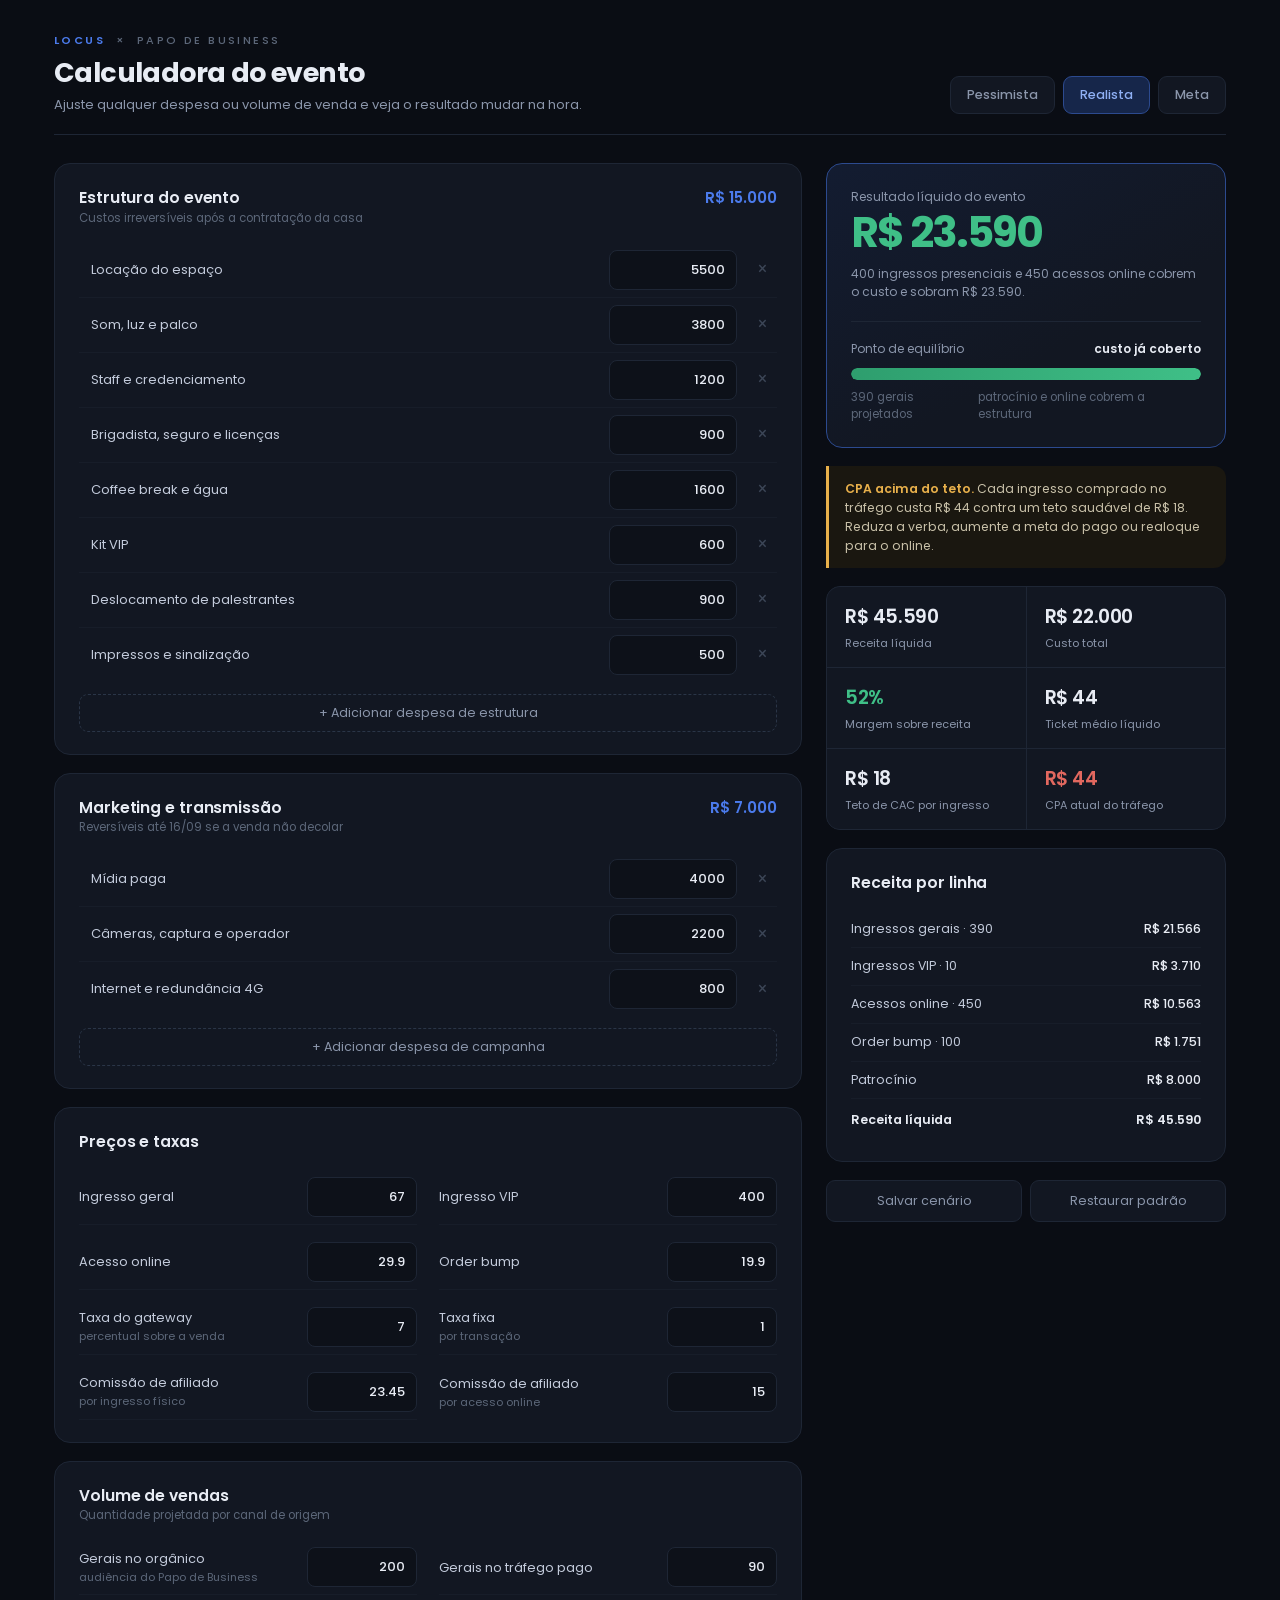
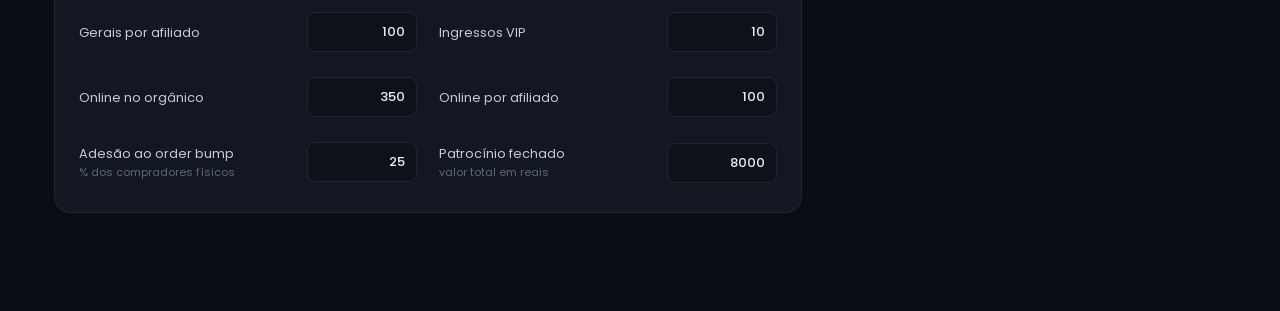
==== index.html @ b3a4997c "Add files via upload" ====
<!DOCTYPE html>
<html lang="pt-BR">
<head>
<meta charset="utf-8">
<meta name="viewport" content="width=device-width, initial-scale=1">
<title>Calculadora do evento · Papo de Business</title>
<meta name="description" content="Simulador de custos, receita e ponto de equilíbrio do evento Papo de Business.">
<meta name="robots" content="noindex, nofollow">
<meta name="theme-color" content="#0a0d14">
<meta property="og:title" content="Calculadora do evento · Papo de Business">
<meta property="og:description" content="Simulador de custos, receita e ponto de equilíbrio.">
<meta property="og:type" content="website">
<link rel="icon" href="data:image/svg+xml,%3Csvg xmlns='http://www.w3.org/2000/svg' viewBox='0 0 32 32'%3E%3Crect width='32' height='32' rx='8' fill='%230a0d14'/%3E%3Cpath d='M9 22V10h3.4v9.1H23V22H9z' fill='%234b7bec'/%3E%3C/svg%3E">
<link rel="preconnect" href="https://fonts.googleapis.com">
<link rel="preconnect" href="https://fonts.gstatic.com" crossorigin>
<link href="https://fonts.googleapis.com/css2?family=Poppins:wght@300;400;500;600;700&display=swap" rel="stylesheet">
<style>
:root{
  --bg:#0a0d14; --panel:#121722; --panel2:#151b28; --line:#1e2635;
  --line-soft:#171d29; --text:#e8ecf4; --muted:#8b96ab; --dim:#5c6779;
  --blue:#4b7bec; --blue-deep:#2c4a8f; --green:#3fbf87; --red:#e2685f; --amber:#e8b04b;
}
*{margin:0;padding:0;box-sizing:border-box}
html{scroll-behavior:smooth}
body{
  font-family:'Poppins',system-ui,-apple-system,sans-serif;
  background:var(--bg); color:var(--text);
  -webkit-font-smoothing:antialiased; line-height:1.5;
}
.wrap{max-width:1220px;margin:0 auto;padding:32px 24px 80px}

/* ---------- topo ---------- */
.top{display:flex;justify-content:space-between;align-items:flex-end;gap:24px;
     border-bottom:1px solid var(--line);padding-bottom:20px;margin-bottom:28px;flex-wrap:wrap}
.top h1{font-size:27px;font-weight:700;letter-spacing:-.6px;line-height:1.2}
.top p{font-size:13px;color:var(--muted);margin-top:6px}
.top .brandmark{font-size:11px;letter-spacing:2.4px;color:var(--dim);font-weight:500}
.top .brandmark b{color:var(--blue);font-weight:600}

/* ---------- presets ---------- */
.presets{display:flex;gap:8px;flex-wrap:wrap}
button{font-family:inherit;cursor:pointer}
.preset{background:var(--panel);border:1px solid var(--line);color:var(--muted);
        font-size:12.5px;font-weight:500;padding:9px 16px;border-radius:9px;
        transition:border-color .15s,color .15s}
.preset:hover{border-color:var(--blue-deep);color:var(--text)}
.preset.on{background:#16264a;border-color:var(--blue-deep);color:#8fb0f5}
.preset:focus-visible,input:focus-visible,.icon:focus-visible{outline:2px solid var(--blue);outline-offset:2px}

/* ---------- layout ---------- */
.cols{display:grid;grid-template-columns:1fr 400px;gap:24px;align-items:start}
@media(max-width:960px){.cols{grid-template-columns:1fr}}

/* ---------- blocos ---------- */
.block{background:var(--panel);border:1px solid var(--line);border-radius:16px;
       padding:22px 24px;margin-bottom:18px}
.block > header{display:flex;justify-content:space-between;align-items:baseline;
                margin-bottom:16px;gap:12px}
.block h2{font-size:15.5px;font-weight:600;letter-spacing:-.1px}
.block .hint{font-size:11.5px;color:var(--dim)}
.block .sum{font-size:15px;font-weight:600;color:var(--blue);font-variant-numeric:tabular-nums}

/* ---------- linhas de input ---------- */
.row{display:grid;grid-template-columns:1fr 128px 30px;gap:10px;align-items:center;
     padding:7px 0;border-bottom:1px solid var(--line-soft)}
.row:last-of-type{border-bottom:none}
.row label,.row .nm{font-size:12.8px;color:#c3cbdb}
.row .sub{display:block;font-size:11px;color:var(--dim);margin-top:1px}
input[type=text],input[type=number]{
  width:100%;background:#0d1119;border:1px solid var(--line);border-radius:8px;
  color:var(--text);font-family:inherit;font-size:13px;font-weight:500;
  padding:9px 11px;text-align:right;font-variant-numeric:tabular-nums;
  transition:border-color .15s}
input:hover{border-color:#2a3547}
input:focus{border-color:var(--blue)}
input.nome{text-align:left;font-weight:400;color:#c3cbdb;background:transparent;border-color:transparent}
input.nome:hover,input.nome:focus{background:#0d1119;border-color:var(--line)}
input::-webkit-outer-spin-button,input::-webkit-inner-spin-button{-webkit-appearance:none;margin:0}
input[type=number]{-moz-appearance:textfield}
.icon{background:transparent;border:none;color:#3c4657;font-size:17px;line-height:1;
      padding:4px 6px;border-radius:6px;transition:color .15s}
.icon:hover{color:var(--red)}
.addrow{margin-top:12px;background:transparent;border:1px dashed #2a3547;color:var(--muted);
        font-size:12.5px;padding:9px 14px;border-radius:9px;width:100%;transition:.15s}
.addrow:hover{border-color:var(--blue-deep);color:var(--text)}

.grid2{display:grid;grid-template-columns:1fr 1fr;gap:10px 22px}
@media(max-width:560px){
  .wrap{padding:24px 14px 60px}
  .grid2{grid-template-columns:1fr}
  .block{padding:18px 16px}
  .row{grid-template-columns:1fr 92px 26px;gap:8px}
  .block > header{flex-wrap:wrap;gap:4px}
  .block .sum{white-space:nowrap}
  .top h1{font-size:23px}
  .result{padding:20px}
  .result .big{font-size:34px}
}

/* ---------- painel de resultado ---------- */
.panel{position:sticky;top:24px}
.result{background:linear-gradient(150deg,#131c31 0%,var(--panel) 62%);
        border:1px solid var(--blue-deep);border-radius:16px;padding:24px;margin-bottom:18px}
.result .lbl{font-size:12px;color:var(--muted)}
.result .big{font-size:42px;font-weight:700;letter-spacing:-2px;line-height:1.1;margin:4px 0 2px;
             font-variant-numeric:tabular-nums}
.result .big.pos{color:var(--green)} .result .big.neg{color:var(--red)}
.result .note{font-size:12px;color:var(--muted);margin-top:8px;line-height:1.5}

/* ---------- barra de equilíbrio ---------- */
.be{margin-top:20px;padding-top:18px;border-top:1px solid var(--line)}
.be .head{display:flex;justify-content:space-between;font-size:12px;color:var(--muted);margin-bottom:10px}
.be .head b{color:var(--text);font-weight:600}
.track{position:relative;height:12px;background:#0d1119;border-radius:7px;overflow:hidden}
.fill{position:absolute;inset:0 auto 0 0;background:linear-gradient(90deg,#4b7bec,#6b95f0);
      border-radius:7px;transition:width .35s cubic-bezier(.4,0,.2,1)}
.fill.done{background:linear-gradient(90deg,#2e9e6e,#3fbf87)}
.fill.short{background:linear-gradient(90deg,#c25a52,#e2685f)}
.be .foot{display:flex;justify-content:space-between;font-size:11.5px;color:var(--dim);margin-top:9px}

/* ---------- métricas ---------- */
.metrics{display:grid;grid-template-columns:1fr 1fr;gap:1px;background:var(--line);
         border:1px solid var(--line);border-radius:14px;overflow:hidden;margin-bottom:18px}
.metric{background:var(--panel);padding:16px 18px}
.metric .v{font-size:19px;font-weight:600;font-variant-numeric:tabular-nums;letter-spacing:-.4px}
.metric .k{font-size:11px;color:var(--muted);margin-top:3px}

/* ---------- tabela receita ---------- */
.lines{width:100%;border-collapse:collapse;font-size:12.5px}
.lines td{padding:9px 0;border-bottom:1px solid var(--line-soft);color:#c3cbdb}
.lines td:last-child{text-align:right;font-variant-numeric:tabular-nums;color:var(--text);font-weight:500}
.lines tr:last-child td{border-bottom:none}
.lines tr.tot td{border-top:1px solid var(--line);border-bottom:none;padding-top:12px;
                 font-weight:600;color:var(--text)}
.lines td.q{color:var(--dim);font-size:11.5px}

/* ---------- alerta ---------- */
.flag{border-left:3px solid var(--amber);background:#1a1710;border-radius:0 12px 12px 0;
      padding:13px 16px;margin-bottom:18px;font-size:12.3px;color:#c8c0a8;line-height:1.55}
.flag b{color:var(--amber);font-weight:600}
.flag.ok{border-color:var(--green);background:#0f1b16;color:#9dc9b4}
.flag.ok b{color:var(--green)}
.flag[hidden]{display:none}

.actions{display:flex;gap:8px}
.actions button{flex:1;background:var(--panel);border:1px solid var(--line);color:var(--muted);
                font-size:12.5px;padding:11px;border-radius:9px;transition:.15s}
.actions button:hover{border-color:var(--blue-deep);color:var(--text)}
.saved{font-size:11.5px;color:var(--green);text-align:center;margin-top:9px;min-height:16px}

@media(prefers-reduced-motion:reduce){*{transition:none!important}}
</style>
</head>
<body>
<div class="wrap">

  <div class="top">
    <div>
      <div class="brandmark"><b>LOCUS</b> &nbsp;×&nbsp; PAPO DE BUSINESS</div>
      <h1 style="margin-top:8px">Calculadora do evento</h1>
      <p>Ajuste qualquer despesa ou volume de venda e veja o resultado mudar na hora.</p>
    </div>
    <div class="presets">
      <button class="preset" data-preset="pessimista">Pessimista</button>
      <button class="preset on" data-preset="realista">Realista</button>
      <button class="preset" data-preset="meta">Meta</button>
    </div>
  </div>

  <div class="cols">
    <!-- ============ COLUNA ESQUERDA ============ -->
    <div>

      <section class="block">
        <header>
          <div><h2>Estrutura do evento</h2><div class="hint">Custos irreversíveis após a contratação da casa</div></div>
          <div class="sum" id="sumEstrutura">R$ 0</div>
        </header>
        <div id="listaEstrutura"></div>
        <button class="addrow" data-add="estrutura">+ Adicionar despesa de estrutura</button>
      </section>

      <section class="block">
        <header>
          <div><h2>Marketing e transmissão</h2><div class="hint">Reversíveis até 16/09 se a venda não decolar</div></div>
          <div class="sum" id="sumMarketing">R$ 0</div>
        </header>
        <div id="listaMarketing"></div>
        <button class="addrow" data-add="marketing">+ Adicionar despesa de campanha</button>
      </section>

      <section class="block">
        <header><div><h2>Preços e taxas</h2></div></header>
        <div class="grid2">
          <div class="row" style="grid-template-columns:1fr 110px"><label for="pGeral">Ingresso geral</label><input type="number" id="pGeral" step="1"></div>
          <div class="row" style="grid-template-columns:1fr 110px"><label for="pVip">Ingresso VIP</label><input type="number" id="pVip" step="1"></div>
          <div class="row" style="grid-template-columns:1fr 110px"><label for="pOnline">Acesso online</label><input type="number" id="pOnline" step="0.1"></div>
          <div class="row" style="grid-template-columns:1fr 110px"><label for="pBump">Order bump</label><input type="number" id="pBump" step="0.1"></div>
          <div class="row" style="grid-template-columns:1fr 110px"><label for="gwPct">Taxa do gateway <span class="sub">percentual sobre a venda</span></label><input type="number" id="gwPct" step="0.1"></div>
          <div class="row" style="grid-template-columns:1fr 110px"><label for="gwFix">Taxa fixa <span class="sub">por transação</span></label><input type="number" id="gwFix" step="0.1"></div>
          <div class="row" style="grid-template-columns:1fr 110px"><label for="comFis">Comissão de afiliado <span class="sub">por ingresso físico</span></label><input type="number" id="comFis" step="1"></div>
          <div class="row" style="grid-template-columns:1fr 110px"><label for="comOn">Comissão de afiliado <span class="sub">por acesso online</span></label><input type="number" id="comOn" step="1"></div>
        </div>
      </section>

      <section class="block">
        <header><div><h2>Volume de vendas</h2><div class="hint">Quantidade projetada por canal de origem</div></div></header>
        <div class="grid2">
          <div class="row" style="grid-template-columns:1fr 110px"><label for="qOrg">Gerais no orgânico <span class="sub">audiência do Papo de Business</span></label><input type="number" id="qOrg"></div>
          <div class="row" style="grid-template-columns:1fr 110px"><label for="qPago">Gerais no tráfego pago</label><input type="number" id="qPago"></div>
          <div class="row" style="grid-template-columns:1fr 110px"><label for="qAfil">Gerais por afiliado</label><input type="number" id="qAfil"></div>
          <div class="row" style="grid-template-columns:1fr 110px"><label for="qVip">Ingressos VIP</label><input type="number" id="qVip"></div>
          <div class="row" style="grid-template-columns:1fr 110px"><label for="qOnOrg">Online no orgânico</label><input type="number" id="qOnOrg"></div>
          <div class="row" style="grid-template-columns:1fr 110px"><label for="qOnAfil">Online por afiliado</label><input type="number" id="qOnAfil"></div>
          <div class="row" style="grid-template-columns:1fr 110px"><label for="bumpPct">Adesão ao order bump <span class="sub">% dos compradores físicos</span></label><input type="number" id="bumpPct"></div>
          <div class="row" style="grid-template-columns:1fr 110px"><label for="patroc">Patrocínio fechado <span class="sub">valor total em reais</span></label><input type="number" id="patroc" step="100"></div>
        </div>
      </section>

    </div>

    <!-- ============ COLUNA DIREITA ============ -->
    <div class="panel">
      <div class="result">
        <div class="lbl">Resultado líquido do evento</div>
        <div class="big" id="resultado">R$ 0</div>
        <div class="note" id="resumo"></div>

        <div class="be">
          <div class="head">
            <span>Ponto de equilíbrio</span>
            <span id="beTxt"><b>0</b> ingressos gerais</span>
          </div>
          <div class="track"><div class="fill" id="beFill" style="width:0%"></div></div>
          <div class="foot">
            <span id="beProj">0 projetados</span>
            <span id="beGap"></span>
          </div>
        </div>
      </div>

      <div class="flag" id="flagCac" hidden></div>

      <div class="metrics">
        <div class="metric"><div class="v" id="mReceita">R$ 0</div><div class="k">Receita líquida</div></div>
        <div class="metric"><div class="v" id="mCusto">R$ 0</div><div class="k">Custo total</div></div>
        <div class="metric"><div class="v" id="mMargem">0%</div><div class="k">Margem sobre receita</div></div>
        <div class="metric"><div class="v" id="mTicket">R$ 0</div><div class="k">Ticket médio líquido</div></div>
        <div class="metric"><div class="v" id="mCacTeto">R$ 0</div><div class="k">Teto de CAC por ingresso</div></div>
        <div class="metric"><div class="v" id="mCacReal">—</div><div class="k">CPA atual do tráfego</div></div>
      </div>

      <section class="block">
        <header><div><h2>Receita por linha</h2></div></header>
        <table class="lines">
          <tbody id="linhas"></tbody>
        </table>
      </section>

      <div class="actions">
        <button id="btnSalvar">Salvar cenário</button>
        <button id="btnRestaurar">Restaurar padrão</button>
      </div>
      <div class="saved" id="aviso"></div>
    </div>
  </div>
</div>

<script>
const BRL = n => 'R$ ' + Math.round(n).toLocaleString('pt-BR');
const el = id => document.getElementById(id);

const PADRAO = {
  estrutura:[
    ['Locação do espaço',5500],['Som, luz e palco',3800],['Staff e credenciamento',1200],
    ['Brigadista, seguro e licenças',900],['Coffee break e água',1600],['Kit VIP',600],
    ['Deslocamento de palestrantes',900],['Impressos e sinalização',500]
  ],
  marketing:[
    ['Mídia paga',4000],['Câmeras, captura e operador',2200],['Internet e redundância 4G',800]
  ],
  campos:{pGeral:67,pVip:400,pOnline:29.9,pBump:19.9,gwPct:7,gwFix:1,comFis:23.45,comOn:15,
          qOrg:200,qPago:90,qAfil:100,qVip:10,qOnOrg:350,qOnAfil:100,bumpPct:25,patroc:8000}
};

const CENARIOS = {
  pessimista:{qOrg:100,qPago:40,qAfil:40,qVip:5,qOnOrg:100,qOnAfil:50,bumpPct:18,patroc:0},
  realista:  {qOrg:200,qPago:90,qAfil:100,qVip:10,qOnOrg:350,qOnAfil:100,bumpPct:25,patroc:8000},
  meta:      {qOrg:200,qPago:90,qAfil:100,qVip:25,qOnOrg:600,qOnAfil:200,bumpPct:30,patroc:18000}
};

let despesas = {estrutura:[], marketing:[]};

/* ---------- construção das linhas de despesa ---------- */
function linhaDespesa(grupo, nome, valor, idx){
  const div = document.createElement('div');
  div.className = 'row';
  div.innerHTML = `
    <input type="text" class="nome" value="${nome.replace(/"/g,'&quot;')}" aria-label="Nome da despesa">
    <input type="number" value="${valor}" step="50" aria-label="Valor da despesa">
    <button class="icon" title="Remover ${nome}" aria-label="Remover ${nome}">×</button>`;
  const [inNome, inVal, btn] = [div.children[0], div.children[1], div.children[2]];
  inNome.oninput = () => { despesas[grupo][idx].nome = inNome.value; };
  inVal.oninput  = () => { despesas[grupo][idx].valor = +inVal.value || 0; calcular(); };
  btn.onclick    = () => { despesas[grupo].splice(idx,1); render(); };
  return div;
}

function render(){
  ['estrutura','marketing'].forEach(g => {
    const box = el(g==='estrutura' ? 'listaEstrutura' : 'listaMarketing');
    box.innerHTML = '';
    despesas[g].forEach((d,i) => box.appendChild(linhaDespesa(g, d.nome, d.valor, i)));
  });
  calcular();
}

document.querySelectorAll('[data-add]').forEach(b => {
  b.onclick = () => { despesas[b.dataset.add].push({nome:'Nova despesa', valor:0}); render(); };
});

/* ---------- cálculo ---------- */
function calcular(){
  const v = id => +el(id).value || 0;
  const liq = p => Math.max(0, p - (p * v('gwPct')/100) - v('gwFix'));

  const custoEstrutura = despesas.estrutura.reduce((s,d)=>s+d.valor,0);
  const custoMarketing = despesas.marketing.reduce((s,d)=>s+d.valor,0);
  const custoTotal = custoEstrutura + custoMarketing;

  const lGeral = liq(v('pGeral')), lVip = liq(v('pVip'));
  const lOnline = liq(v('pOnline')), lBump = liq(v('pBump'));

  const qGerais = v('qOrg') + v('qPago') + v('qAfil');
  const qBump = Math.round((qGerais + v('qVip')) * v('bumpPct')/100);

  const rGerais = (v('qOrg')+v('qPago')) * lGeral + v('qAfil') * Math.max(0, lGeral - v('comFis'));
  const rVip    = v('qVip') * lVip;
  const rOnline = v('qOnOrg') * lOnline + v('qOnAfil') * Math.max(0, lOnline - v('comOn'));
  const rBump   = qBump * lBump;
  const rPatroc = v('patroc');
  const receita = rGerais + rVip + rOnline + rBump + rPatroc;

  const resultado = receita - custoTotal;

  /* ponto de equilíbrio em ingressos gerais, mantidas as demais linhas */
  const mixGeral = qGerais > 0 ? rGerais / qGerais : lGeral;
  const faltaCobrir = custoTotal - (receita - rGerais);
  const beNec = mixGeral > 0 ? Math.max(0, Math.ceil(faltaCobrir / mixGeral)) : 0;

  /* saída */
  el('sumEstrutura').textContent = BRL(custoEstrutura);
  el('sumMarketing').textContent = BRL(custoMarketing);

  const box = el('resultado');
  box.textContent = (resultado >= 0 ? '' : '− ') + BRL(Math.abs(resultado));
  box.className = 'big ' + (resultado >= 0 ? 'pos' : 'neg');

  el('resumo').textContent = resultado >= 0
    ? `${qGerais + v('qVip')} ingressos presenciais e ${v('qOnOrg')+v('qOnAfil')} acessos online cobrem o custo e sobram ${BRL(resultado)}.`
    : `Faltam ${BRL(Math.abs(resultado))} para fechar o custo do evento.`;

  const fill = el('beFill');
  if (beNec === 0){
    el('beTxt').innerHTML = '<b>custo já coberto</b>';
    el('beProj').textContent = qGerais + ' gerais projetados';
    el('beGap').textContent = 'patrocínio e online cobrem a estrutura';
    fill.style.width = '100%';
    fill.className = 'fill done';
  } else {
    el('beTxt').innerHTML = `<b>${beNec}</b> ingressos gerais`;
    el('beProj').textContent = qGerais + ' projetados';
    const pct = Math.min(100, qGerais / beNec * 100);
    fill.style.width = pct + '%';
    fill.className = 'fill ' + (qGerais >= beNec ? 'done' : (pct < 60 ? 'short' : ''));
    el('beGap').textContent = qGerais >= beNec
      ? `${qGerais - beNec} acima do equilíbrio`
      : `faltam ${beNec - qGerais}`;
  }

  el('mReceita').textContent = BRL(receita);
  el('mCusto').textContent   = BRL(custoTotal);
  const margem = receita > 0 ? resultado/receita*100 : 0;
  el('mMargem').textContent  = margem.toFixed(0) + '%';
  el('mMargem').style.color  = margem >= 0 ? 'var(--green)' : 'var(--red)';

  const totalUnidades = qGerais + v('qVip') + v('qOnOrg') + v('qOnAfil');
  el('mTicket').textContent = totalUnidades > 0 ? BRL((receita - rPatroc)/totalUnidades) : 'R$ 0';

  const teto = lGeral * 0.30;
  el('mCacTeto').textContent = BRL(teto);

  const midia = despesas.marketing.find(d => /m[ií]dia/i.test(d.nome));
  const verba = midia ? midia.valor : 0;
  const cpa = v('qPago') > 0 ? verba / v('qPago') : 0;
  el('mCacReal').textContent = v('qPago') > 0 ? BRL(cpa) : '—';
  el('mCacReal').style.color = v('qPago') > 0 ? (cpa > teto ? 'var(--red)' : 'var(--green)') : 'var(--text)';

  const flag = el('flagCac');
  if (v('qPago') > 0 && cpa > teto){
    flag.hidden = false;
    flag.className = 'flag';
    flag.innerHTML = `<b>CPA acima do teto.</b> Cada ingresso comprado no tráfego custa ${BRL(cpa)} contra um teto saudável de ${BRL(teto)}. Reduza a verba, aumente a meta do pago ou realoque para o online.`;
  } else if (v('qPago') > 0){
    flag.hidden = false;
    flag.className = 'flag ok';
    flag.innerHTML = `<b>CPA dentro do teto.</b> ${BRL(cpa)} por ingresso contra um limite de ${BRL(teto)}. Há espaço para escalar a mídia.`;
  } else flag.hidden = true;

  el('linhas').innerHTML = [
    ['Ingressos gerais', qGerais, rGerais],
    ['Ingressos VIP', v('qVip'), rVip],
    ['Acessos online', v('qOnOrg')+v('qOnAfil'), rOnline],
    ['Order bump', qBump, rBump],
    ['Patrocínio', '', rPatroc]
  ].map(([n,q,r]) => `<tr><td>${n} ${q!=='' ? `<span class="q">· ${q}</span>` : ''}</td><td>${BRL(r)}</td></tr>`)
   .join('') + `<tr class="tot"><td>Receita líquida</td><td>${BRL(receita)}</td></tr>`;
}

/* ---------- presets ---------- */
document.querySelectorAll('.preset').forEach(b => {
  b.onclick = () => {
    document.querySelectorAll('.preset').forEach(x => x.classList.remove('on'));
    b.classList.add('on');
    const c = CENARIOS[b.dataset.preset];
    Object.entries(c).forEach(([k,val]) => el(k).value = val);
    calcular();
  };
});

/* ---------- estado ---------- */
function aplicar(estado){
  despesas = {
    estrutura: estado.estrutura.map(d => Array.isArray(d) ? {nome:d[0],valor:d[1]} : d),
    marketing: estado.marketing.map(d => Array.isArray(d) ? {nome:d[0],valor:d[1]} : d)
  };
  Object.entries(estado.campos).forEach(([k,val]) => { if (el(k)) el(k).value = val; });
  render();
}

function estadoAtual(){
  const campos = {};
  Object.keys(PADRAO.campos).forEach(k => campos[k] = +el(k).value || 0);
  return {estrutura:despesas.estrutura, marketing:despesas.marketing, campos};
}

function aviso(txt){ el('aviso').textContent = txt; setTimeout(()=>el('aviso').textContent='', 2600); }

el('btnSalvar').onclick = () => {
  try{
    localStorage.setItem('pdb:cenario', JSON.stringify(estadoAtual()));
    aviso('Cenário salvo neste navegador.');
  }catch(e){ aviso('O navegador bloqueou o armazenamento local.'); }
};

el('btnRestaurar').onclick = () => { aplicar(structuredClone(PADRAO)); aviso('Valores padrão restaurados.'); };

document.querySelectorAll('input[type=number]').forEach(i => i.addEventListener('input', calcular));

(function iniciar(){
  let estado = null;
  try{
    const bruto = localStorage.getItem('pdb:cenario');
    if (bruto) estado = JSON.parse(bruto);
  }catch(e){}
  aplicar(estado || structuredClone(PADRAO));
})();
</script>
</body>
</html>
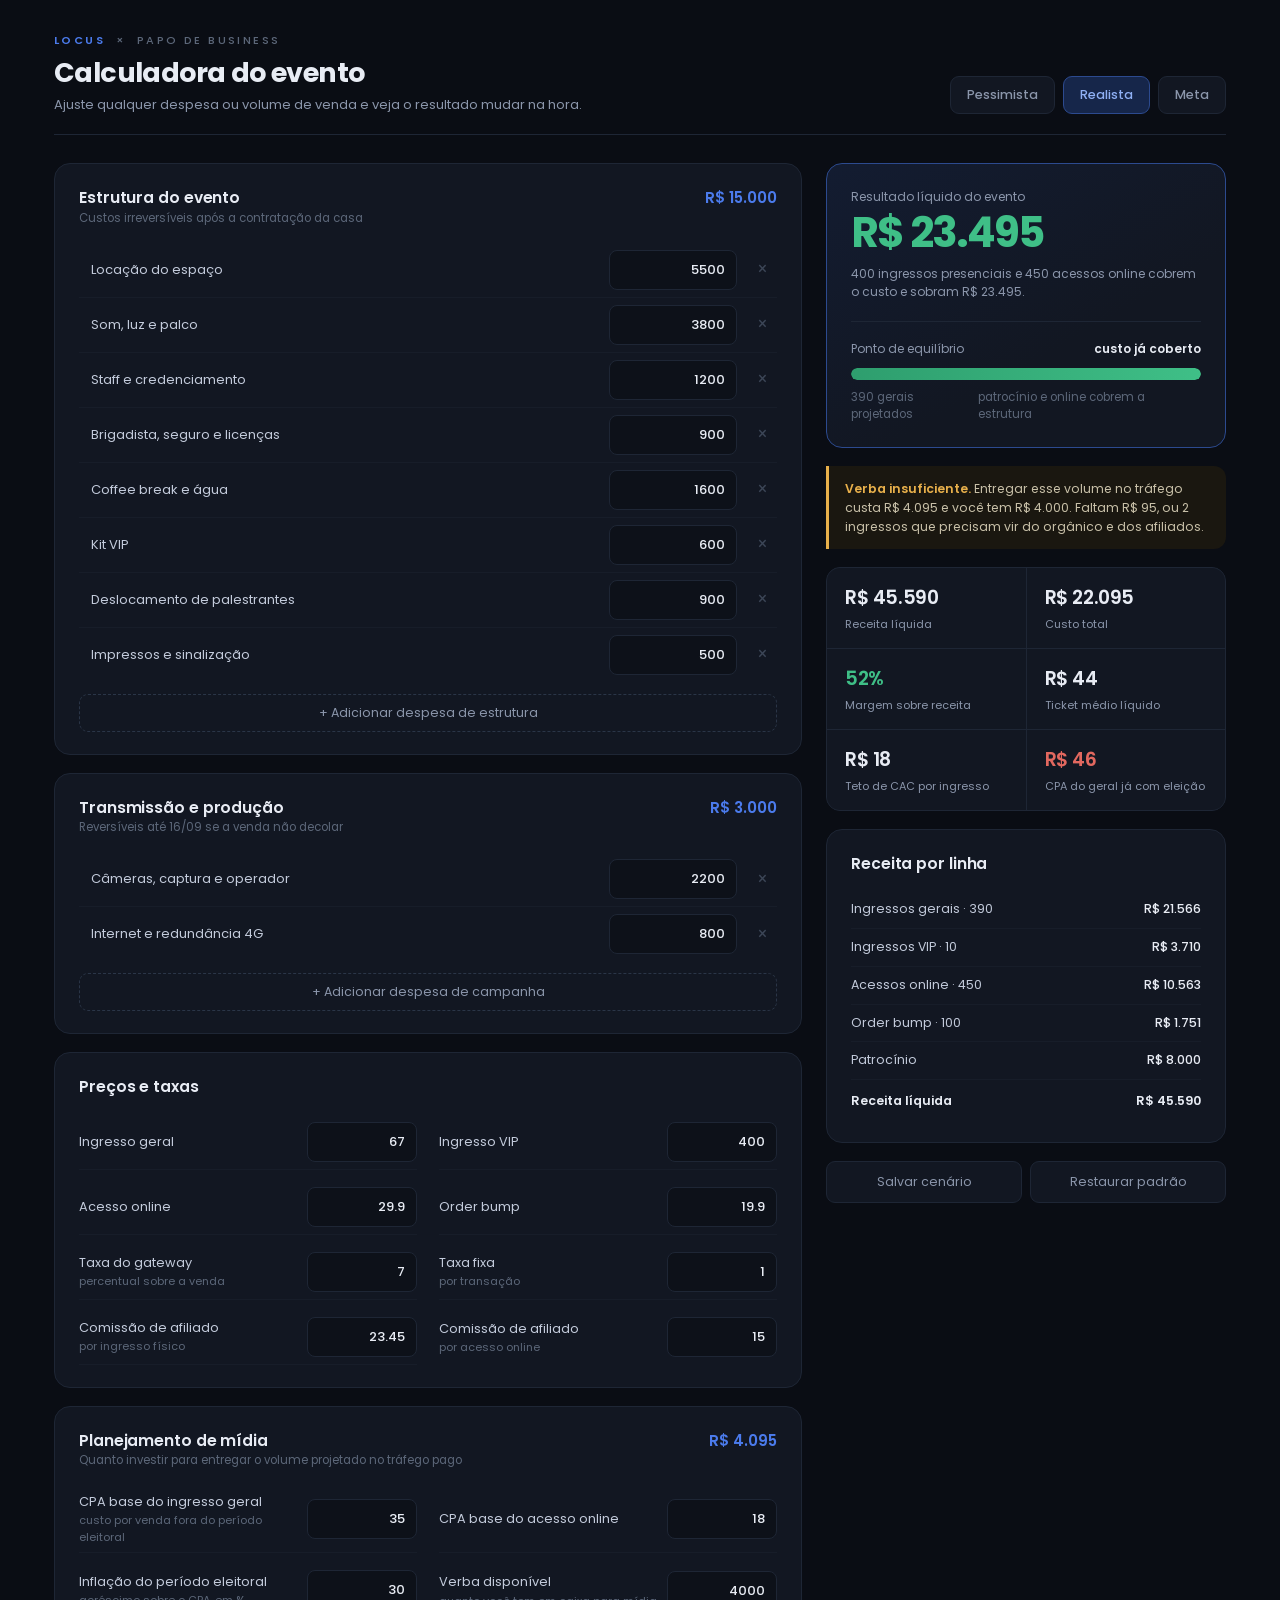
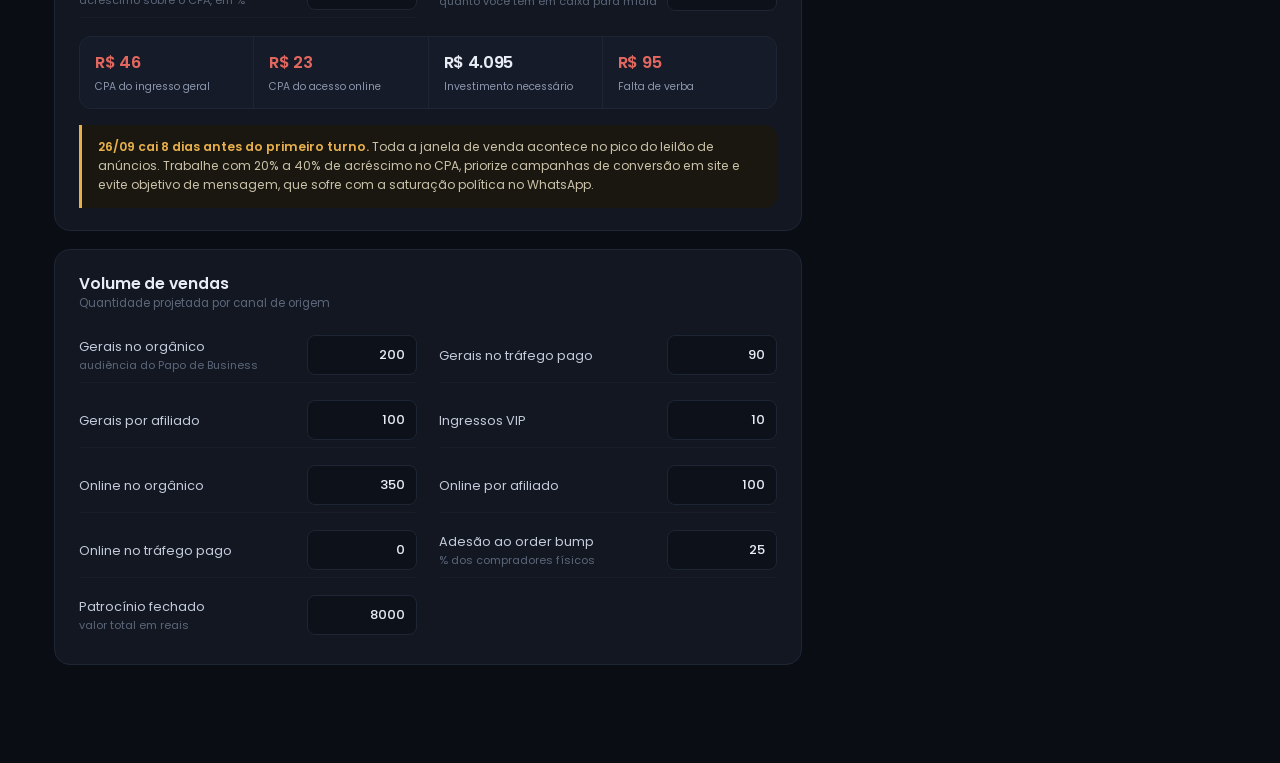
==== commit edf4cd33: "Add files via upload" ====
--- a/index.html
+++ b/index.html
@@ -135,6 +135,15 @@
 .lines td.q{color:var(--dim);font-size:11.5px}
 
 /* ---------- alerta ---------- */
+.mplan{display:grid;grid-template-columns:repeat(4,1fr);gap:1px;background:var(--line);
+       border:1px solid var(--line);border-radius:12px;overflow:hidden;margin-top:18px}
+.mstat{background:var(--panel2);padding:14px 15px}
+.mstat .v{font-size:16.5px;font-weight:600;font-variant-numeric:tabular-nums;letter-spacing:-.3px}
+.mstat .k{font-size:10.5px;color:var(--muted);margin-top:4px;line-height:1.35}
+@media(max-width:700px){.mplan{grid-template-columns:1fr 1fr}}
+.eleicao{border-left:3px solid var(--amber);background:#1a1710;border-radius:0 12px 12px 0;
+         padding:13px 16px;margin-top:16px;font-size:12.2px;color:#c8c0a8;line-height:1.55}
+.eleicao b{color:var(--amber);font-weight:600}
 .flag{border-left:3px solid var(--amber);background:#1a1710;border-radius:0 12px 12px 0;
       padding:13px 16px;margin-bottom:18px;font-size:12.3px;color:#c8c0a8;line-height:1.55}
 .flag b{color:var(--amber);font-weight:600}
@@ -182,7 +191,7 @@
 
       <section class="block">
         <header>
-          <div><h2>Marketing e transmissão</h2><div class="hint">Reversíveis até 16/09 se a venda não decolar</div></div>
+          <div><h2>Transmissão e produção</h2><div class="hint">Reversíveis até 16/09 se a venda não decolar</div></div>
           <div class="sum" id="sumMarketing">R$ 0</div>
         </header>
         <div id="listaMarketing"></div>
@@ -204,6 +213,25 @@
       </section>
 
       <section class="block">
+        <header>
+          <div><h2>Planejamento de mídia</h2><div class="hint">Quanto investir para entregar o volume projetado no tráfego pago</div></div>
+          <div class="sum" id="sumMidia">R$ 0</div>
+        </header>
+        <div class="grid2">
+          <div class="row" style="grid-template-columns:1fr 110px"><label for="cpaGeral">CPA base do ingresso geral <span class="sub">custo por venda fora do período eleitoral</span></label><input type="number" id="cpaGeral" step="1"></div>
+          <div class="row" style="grid-template-columns:1fr 110px"><label for="cpaOnline">CPA base do acesso online</label><input type="number" id="cpaOnline" step="1"></div>
+          <div class="row" style="grid-template-columns:1fr 110px"><label for="inflacao">Inflação do período eleitoral <span class="sub">acréscimo sobre o CPA, em %</span></label><input type="number" id="inflacao" step="5"></div>
+          <div class="row" style="grid-template-columns:1fr 110px"><label for="verba">Verba disponível <span class="sub">quanto você tem em caixa para mídia</span></label><input type="number" id="verba" step="500"></div>
+        </div>
+        <div class="mplan" id="mplan"></div>
+        <div class="eleicao">
+          <b>26/09 cai 8 dias antes do primeiro turno.</b> Toda a janela de venda acontece no pico do leilão de anúncios.
+          Trabalhe com 20% a 40% de acréscimo no CPA, priorize campanhas de conversão em site e evite objetivo de mensagem,
+          que sofre com a saturação política no WhatsApp.
+        </div>
+      </section>
+
+      <section class="block">
         <header><div><h2>Volume de vendas</h2><div class="hint">Quantidade projetada por canal de origem</div></div></header>
         <div class="grid2">
           <div class="row" style="grid-template-columns:1fr 110px"><label for="qOrg">Gerais no orgânico <span class="sub">audiência do Papo de Business</span></label><input type="number" id="qOrg"></div>
@@ -212,6 +240,7 @@
           <div class="row" style="grid-template-columns:1fr 110px"><label for="qVip">Ingressos VIP</label><input type="number" id="qVip"></div>
           <div class="row" style="grid-template-columns:1fr 110px"><label for="qOnOrg">Online no orgânico</label><input type="number" id="qOnOrg"></div>
           <div class="row" style="grid-template-columns:1fr 110px"><label for="qOnAfil">Online por afiliado</label><input type="number" id="qOnAfil"></div>
+          <div class="row" style="grid-template-columns:1fr 110px"><label for="qOnPago">Online no tráfego pago</label><input type="number" id="qOnPago"></div>
           <div class="row" style="grid-template-columns:1fr 110px"><label for="bumpPct">Adesão ao order bump <span class="sub">% dos compradores físicos</span></label><input type="number" id="bumpPct"></div>
           <div class="row" style="grid-template-columns:1fr 110px"><label for="patroc">Patrocínio fechado <span class="sub">valor total em reais</span></label><input type="number" id="patroc" step="100"></div>
         </div>
@@ -247,7 +276,7 @@
         <div class="metric"><div class="v" id="mMargem">0%</div><div class="k">Margem sobre receita</div></div>
         <div class="metric"><div class="v" id="mTicket">R$ 0</div><div class="k">Ticket médio líquido</div></div>
         <div class="metric"><div class="v" id="mCacTeto">R$ 0</div><div class="k">Teto de CAC por ingresso</div></div>
-        <div class="metric"><div class="v" id="mCacReal">—</div><div class="k">CPA atual do tráfego</div></div>
+        <div class="metric"><div class="v" id="mCacReal">—</div><div class="k">CPA do geral já com eleição</div></div>
       </div>
 
       <section class="block">
@@ -277,16 +306,17 @@
     ['Deslocamento de palestrantes',900],['Impressos e sinalização',500]
   ],
   marketing:[
-    ['Mídia paga',4000],['Câmeras, captura e operador',2200],['Internet e redundância 4G',800]
+    ['Câmeras, captura e operador',2200],['Internet e redundância 4G',800]
   ],
   campos:{pGeral:67,pVip:400,pOnline:29.9,pBump:19.9,gwPct:7,gwFix:1,comFis:23.45,comOn:15,
-          qOrg:200,qPago:90,qAfil:100,qVip:10,qOnOrg:350,qOnAfil:100,bumpPct:25,patroc:8000}
+          cpaGeral:35,cpaOnline:18,inflacao:30,verba:4000,
+          qOrg:200,qPago:90,qAfil:100,qVip:10,qOnOrg:350,qOnAfil:100,qOnPago:0,bumpPct:25,patroc:8000}
 };
 
 const CENARIOS = {
-  pessimista:{qOrg:100,qPago:40,qAfil:40,qVip:5,qOnOrg:100,qOnAfil:50,bumpPct:18,patroc:0},
-  realista:  {qOrg:200,qPago:90,qAfil:100,qVip:10,qOnOrg:350,qOnAfil:100,bumpPct:25,patroc:8000},
-  meta:      {qOrg:200,qPago:90,qAfil:100,qVip:25,qOnOrg:600,qOnAfil:200,bumpPct:30,patroc:18000}
+  pessimista:{qOrg:100,qPago:40,qAfil:40,qVip:5,qOnOrg:100,qOnAfil:50,qOnPago:0,bumpPct:18,patroc:0},
+  realista:  {qOrg:200,qPago:90,qAfil:100,qVip:10,qOnOrg:350,qOnAfil:100,qOnPago:0,bumpPct:25,patroc:8000},
+  meta:      {qOrg:200,qPago:90,qAfil:100,qVip:25,qOnOrg:600,qOnAfil:150,qOnPago:100,bumpPct:30,patroc:18000}
 };
 
 let despesas = {estrutura:[], marketing:[]};
@@ -326,7 +356,13 @@
 
   const custoEstrutura = despesas.estrutura.reduce((s,d)=>s+d.valor,0);
   const custoMarketing = despesas.marketing.reduce((s,d)=>s+d.valor,0);
-  const custoTotal = custoEstrutura + custoMarketing;
+
+  const infl = 1 + v('inflacao')/100;
+  const cpaG = v('cpaGeral') * infl;
+  const cpaO = v('cpaOnline') * infl;
+  const investimento = v('qPago') * cpaG + v('qOnPago') * cpaO;
+
+  const custoTotal = custoEstrutura + custoMarketing + investimento;
 
   const lGeral = liq(v('pGeral')), lVip = liq(v('pVip'));
   const lOnline = liq(v('pOnline')), lBump = liq(v('pBump'));
@@ -336,7 +372,8 @@
 
   const rGerais = (v('qOrg')+v('qPago')) * lGeral + v('qAfil') * Math.max(0, lGeral - v('comFis'));
   const rVip    = v('qVip') * lVip;
-  const rOnline = v('qOnOrg') * lOnline + v('qOnAfil') * Math.max(0, lOnline - v('comOn'));
+  const qOnline = v('qOnOrg') + v('qOnAfil') + v('qOnPago');
+  const rOnline = (v('qOnOrg') + v('qOnPago')) * lOnline + v('qOnAfil') * Math.max(0, lOnline - v('comOn'));
   const rBump   = qBump * lBump;
   const rPatroc = v('patroc');
   const receita = rGerais + rVip + rOnline + rBump + rPatroc;
@@ -351,13 +388,22 @@
   /* saída */
   el('sumEstrutura').textContent = BRL(custoEstrutura);
   el('sumMarketing').textContent = BRL(custoMarketing);
+  el('sumMidia').textContent = BRL(investimento);
+
+  const saldo = v('verba') - investimento;
+  el('mplan').innerHTML = [
+    ['CPA do ingresso geral', BRL(cpaG), cpaG > lGeral*0.30 ? 'var(--red)' : 'var(--green)'],
+    ['CPA do acesso online', BRL(cpaO), cpaO > lOnline*0.50 ? 'var(--red)' : 'var(--green)'],
+    ['Investimento necessário', BRL(investimento), 'var(--text)'],
+    [saldo >= 0 ? 'Sobra da verba' : 'Falta de verba', BRL(Math.abs(saldo)), saldo >= 0 ? 'var(--green)' : 'var(--red)']
+  ].map(([k,val,cor]) => `<div class="mstat"><div class="v" style="color:${cor}">${val}</div><div class="k">${k}</div></div>`).join('');
 
   const box = el('resultado');
   box.textContent = (resultado >= 0 ? '' : '− ') + BRL(Math.abs(resultado));
   box.className = 'big ' + (resultado >= 0 ? 'pos' : 'neg');
 
   el('resumo').textContent = resultado >= 0
-    ? `${qGerais + v('qVip')} ingressos presenciais e ${v('qOnOrg')+v('qOnAfil')} acessos online cobrem o custo e sobram ${BRL(resultado)}.`
+    ? `${qGerais + v('qVip')} ingressos presenciais e ${qOnline} acessos online cobrem o custo e sobram ${BRL(resultado)}.`
     : `Faltam ${BRL(Math.abs(resultado))} para fechar o custo do evento.`;
 
   const fill = el('beFill');
@@ -384,33 +430,34 @@
   el('mMargem').textContent  = margem.toFixed(0) + '%';
   el('mMargem').style.color  = margem >= 0 ? 'var(--green)' : 'var(--red)';
 
-  const totalUnidades = qGerais + v('qVip') + v('qOnOrg') + v('qOnAfil');
+  const totalUnidades = qGerais + v('qVip') + qOnline;
   el('mTicket').textContent = totalUnidades > 0 ? BRL((receita - rPatroc)/totalUnidades) : 'R$ 0';
 
   const teto = lGeral * 0.30;
   el('mCacTeto').textContent = BRL(teto);
 
-  const midia = despesas.marketing.find(d => /m[ií]dia/i.test(d.nome));
-  const verba = midia ? midia.valor : 0;
-  const cpa = v('qPago') > 0 ? verba / v('qPago') : 0;
-  el('mCacReal').textContent = v('qPago') > 0 ? BRL(cpa) : '—';
-  el('mCacReal').style.color = v('qPago') > 0 ? (cpa > teto ? 'var(--red)' : 'var(--green)') : 'var(--text)';
+  el('mCacReal').textContent = BRL(cpaG);
+  el('mCacReal').style.color = cpaG > teto ? 'var(--red)' : 'var(--green)';
 
   const flag = el('flagCac');
-  if (v('qPago') > 0 && cpa > teto){
+  if (saldo < 0){
     flag.hidden = false;
     flag.className = 'flag';
-    flag.innerHTML = `<b>CPA acima do teto.</b> Cada ingresso comprado no tráfego custa ${BRL(cpa)} contra um teto saudável de ${BRL(teto)}. Reduza a verba, aumente a meta do pago ou realoque para o online.`;
+    flag.innerHTML = `<b>Verba insuficiente.</b> Entregar esse volume no tráfego custa ${BRL(investimento)} e você tem ${BRL(v('verba'))}. Faltam ${BRL(Math.abs(saldo))}, ou ${Math.floor(Math.abs(saldo)/cpaG)} ingressos que precisam vir do orgânico e dos afiliados.`;
+  } else if (v('qPago') > 0 && cpaG > teto){
+    flag.hidden = false;
+    flag.className = 'flag';
+    flag.innerHTML = `<b>CPA acima do teto.</b> Com a inflação eleitoral, cada ingresso custa ${BRL(cpaG)} contra um teto saudável de ${BRL(teto)}. Cada venda no tráfego pago destrói margem — realoque para o online, que suporta CPA maior em proporção.`;
   } else if (v('qPago') > 0){
     flag.hidden = false;
     flag.className = 'flag ok';
-    flag.innerHTML = `<b>CPA dentro do teto.</b> ${BRL(cpa)} por ingresso contra um limite de ${BRL(teto)}. Há espaço para escalar a mídia.`;
+    flag.innerHTML = `<b>CPA dentro do teto.</b> ${BRL(cpaG)} por ingresso contra um limite de ${BRL(teto)}, já considerando a alta do período eleitoral.`;
   } else flag.hidden = true;
 
   el('linhas').innerHTML = [
     ['Ingressos gerais', qGerais, rGerais],
     ['Ingressos VIP', v('qVip'), rVip],
-    ['Acessos online', v('qOnOrg')+v('qOnAfil'), rOnline],
+    ['Acessos online', qOnline, rOnline],
     ['Order bump', qBump, rBump],
     ['Patrocínio', '', rPatroc]
   ].map(([n,q,r]) => `<tr><td>${n} ${q!=='' ? `<span class="q">· ${q}</span>` : ''}</td><td>${BRL(r)}</td></tr>`)
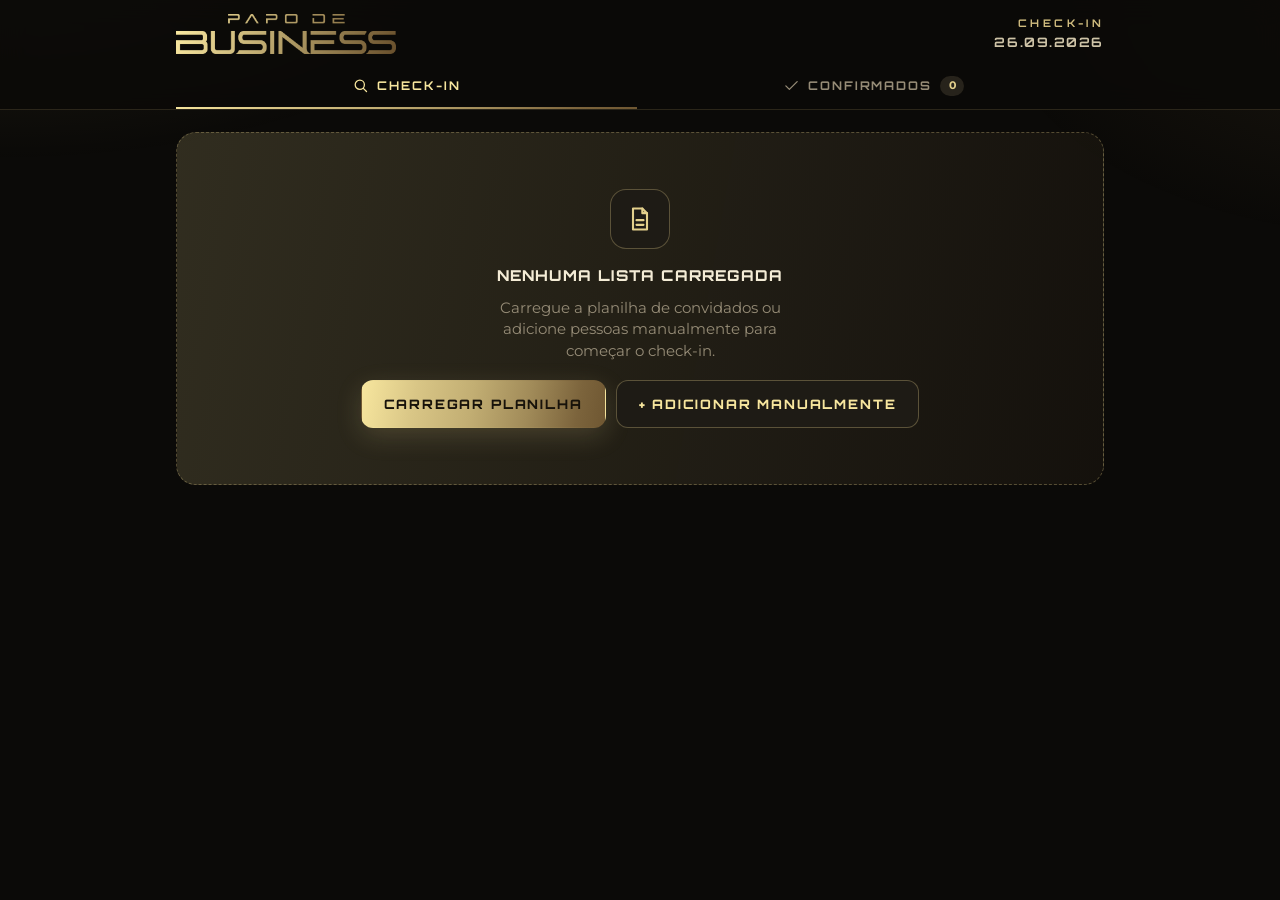
==== commit a1379435: "Add files via upload" ====
--- a/index.html
+++ b/index.html
@@ -1,517 +1,174 @@
-<!DOCTYPE html>
+<!doctype html>
 <html lang="pt-BR">
 <head>
-<meta charset="utf-8">
-<meta name="viewport" content="width=device-width, initial-scale=1">
-<title>Calculadora do evento · Papo de Business</title>
-<meta name="description" content="Simulador de custos, receita e ponto de equilíbrio do evento Papo de Business.">
-<meta name="robots" content="noindex, nofollow">
-<meta name="theme-color" content="#0a0d14">
-<meta property="og:title" content="Calculadora do evento · Papo de Business">
-<meta property="og:description" content="Simulador de custos, receita e ponto de equilíbrio.">
-<meta property="og:type" content="website">
-<link rel="icon" href="data:image/svg+xml,%3Csvg xmlns='http://www.w3.org/2000/svg' viewBox='0 0 32 32'%3E%3Crect width='32' height='32' rx='8' fill='%230a0d14'/%3E%3Cpath d='M9 22V10h3.4v9.1H23V22H9z' fill='%234b7bec'/%3E%3C/svg%3E">
-<link rel="preconnect" href="https://fonts.googleapis.com">
-<link rel="preconnect" href="https://fonts.gstatic.com" crossorigin>
-<link href="https://fonts.googleapis.com/css2?family=Poppins:wght@300;400;500;600;700&display=swap" rel="stylesheet">
-<style>
-:root{
-  --bg:#0a0d14; --panel:#121722; --panel2:#151b28; --line:#1e2635;
-  --line-soft:#171d29; --text:#e8ecf4; --muted:#8b96ab; --dim:#5c6779;
-  --blue:#4b7bec; --blue-deep:#2c4a8f; --green:#3fbf87; --red:#e2685f; --amber:#e8b04b;
-}
-*{margin:0;padding:0;box-sizing:border-box}
-html{scroll-behavior:smooth}
-body{
-  font-family:'Poppins',system-ui,-apple-system,sans-serif;
-  background:var(--bg); color:var(--text);
-  -webkit-font-smoothing:antialiased; line-height:1.5;
-}
-.wrap{max-width:1220px;margin:0 auto;padding:32px 24px 80px}
-
-/* ---------- topo ---------- */
-.top{display:flex;justify-content:space-between;align-items:flex-end;gap:24px;
-     border-bottom:1px solid var(--line);padding-bottom:20px;margin-bottom:28px;flex-wrap:wrap}
-.top h1{font-size:27px;font-weight:700;letter-spacing:-.6px;line-height:1.2}
-.top p{font-size:13px;color:var(--muted);margin-top:6px}
-.top .brandmark{font-size:11px;letter-spacing:2.4px;color:var(--dim);font-weight:500}
-.top .brandmark b{color:var(--blue);font-weight:600}
-
-/* ---------- presets ---------- */
-.presets{display:flex;gap:8px;flex-wrap:wrap}
-button{font-family:inherit;cursor:pointer}
-.preset{background:var(--panel);border:1px solid var(--line);color:var(--muted);
-        font-size:12.5px;font-weight:500;padding:9px 16px;border-radius:9px;
-        transition:border-color .15s,color .15s}
-.preset:hover{border-color:var(--blue-deep);color:var(--text)}
-.preset.on{background:#16264a;border-color:var(--blue-deep);color:#8fb0f5}
-.preset:focus-visible,input:focus-visible,.icon:focus-visible{outline:2px solid var(--blue);outline-offset:2px}
-
-/* ---------- layout ---------- */
-.cols{display:grid;grid-template-columns:1fr 400px;gap:24px;align-items:start}
-@media(max-width:960px){.cols{grid-template-columns:1fr}}
-
-/* ---------- blocos ---------- */
-.block{background:var(--panel);border:1px solid var(--line);border-radius:16px;
-       padding:22px 24px;margin-bottom:18px}
-.block > header{display:flex;justify-content:space-between;align-items:baseline;
-                margin-bottom:16px;gap:12px}
-.block h2{font-size:15.5px;font-weight:600;letter-spacing:-.1px}
-.block .hint{font-size:11.5px;color:var(--dim)}
-.block .sum{font-size:15px;font-weight:600;color:var(--blue);font-variant-numeric:tabular-nums}
-
-/* ---------- linhas de input ---------- */
-.row{display:grid;grid-template-columns:1fr 128px 30px;gap:10px;align-items:center;
-     padding:7px 0;border-bottom:1px solid var(--line-soft)}
-.row:last-of-type{border-bottom:none}
-.row label,.row .nm{font-size:12.8px;color:#c3cbdb}
-.row .sub{display:block;font-size:11px;color:var(--dim);margin-top:1px}
-input[type=text],input[type=number]{
-  width:100%;background:#0d1119;border:1px solid var(--line);border-radius:8px;
-  color:var(--text);font-family:inherit;font-size:13px;font-weight:500;
-  padding:9px 11px;text-align:right;font-variant-numeric:tabular-nums;
-  transition:border-color .15s}
-input:hover{border-color:#2a3547}
-input:focus{border-color:var(--blue)}
-input.nome{text-align:left;font-weight:400;color:#c3cbdb;background:transparent;border-color:transparent}
-input.nome:hover,input.nome:focus{background:#0d1119;border-color:var(--line)}
-input::-webkit-outer-spin-button,input::-webkit-inner-spin-button{-webkit-appearance:none;margin:0}
-input[type=number]{-moz-appearance:textfield}
-.icon{background:transparent;border:none;color:#3c4657;font-size:17px;line-height:1;
-      padding:4px 6px;border-radius:6px;transition:color .15s}
-.icon:hover{color:var(--red)}
-.addrow{margin-top:12px;background:transparent;border:1px dashed #2a3547;color:var(--muted);
-        font-size:12.5px;padding:9px 14px;border-radius:9px;width:100%;transition:.15s}
-.addrow:hover{border-color:var(--blue-deep);color:var(--text)}
-
-.grid2{display:grid;grid-template-columns:1fr 1fr;gap:10px 22px}
-@media(max-width:560px){
-  .wrap{padding:24px 14px 60px}
-  .grid2{grid-template-columns:1fr}
-  .block{padding:18px 16px}
-  .row{grid-template-columns:1fr 92px 26px;gap:8px}
-  .block > header{flex-wrap:wrap;gap:4px}
-  .block .sum{white-space:nowrap}
-  .top h1{font-size:23px}
-  .result{padding:20px}
-  .result .big{font-size:34px}
-}
-
-/* ---------- painel de resultado ---------- */
-.panel{position:sticky;top:24px}
-.result{background:linear-gradient(150deg,#131c31 0%,var(--panel) 62%);
-        border:1px solid var(--blue-deep);border-radius:16px;padding:24px;margin-bottom:18px}
-.result .lbl{font-size:12px;color:var(--muted)}
-.result .big{font-size:42px;font-weight:700;letter-spacing:-2px;line-height:1.1;margin:4px 0 2px;
-             font-variant-numeric:tabular-nums}
-.result .big.pos{color:var(--green)} .result .big.neg{color:var(--red)}
-.result .note{font-size:12px;color:var(--muted);margin-top:8px;line-height:1.5}
-
-/* ---------- barra de equilíbrio ---------- */
-.be{margin-top:20px;padding-top:18px;border-top:1px solid var(--line)}
-.be .head{display:flex;justify-content:space-between;font-size:12px;color:var(--muted);margin-bottom:10px}
-.be .head b{color:var(--text);font-weight:600}
-.track{position:relative;height:12px;background:#0d1119;border-radius:7px;overflow:hidden}
-.fill{position:absolute;inset:0 auto 0 0;background:linear-gradient(90deg,#4b7bec,#6b95f0);
-      border-radius:7px;transition:width .35s cubic-bezier(.4,0,.2,1)}
-.fill.done{background:linear-gradient(90deg,#2e9e6e,#3fbf87)}
-.fill.short{background:linear-gradient(90deg,#c25a52,#e2685f)}
-.be .foot{display:flex;justify-content:space-between;font-size:11.5px;color:var(--dim);margin-top:9px}
-
-/* ---------- métricas ---------- */
-.metrics{display:grid;grid-template-columns:1fr 1fr;gap:1px;background:var(--line);
-         border:1px solid var(--line);border-radius:14px;overflow:hidden;margin-bottom:18px}
-.metric{background:var(--panel);padding:16px 18px}
-.metric .v{font-size:19px;font-weight:600;font-variant-numeric:tabular-nums;letter-spacing:-.4px}
-.metric .k{font-size:11px;color:var(--muted);margin-top:3px}
-
-/* ---------- tabela receita ---------- */
-.lines{width:100%;border-collapse:collapse;font-size:12.5px}
-.lines td{padding:9px 0;border-bottom:1px solid var(--line-soft);color:#c3cbdb}
-.lines td:last-child{text-align:right;font-variant-numeric:tabular-nums;color:var(--text);font-weight:500}
-.lines tr:last-child td{border-bottom:none}
-.lines tr.tot td{border-top:1px solid var(--line);border-bottom:none;padding-top:12px;
-                 font-weight:600;color:var(--text)}
-.lines td.q{color:var(--dim);font-size:11.5px}
-
-/* ---------- alerta ---------- */
-.mplan{display:grid;grid-template-columns:repeat(4,1fr);gap:1px;background:var(--line);
-       border:1px solid var(--line);border-radius:12px;overflow:hidden;margin-top:18px}
-.mstat{background:var(--panel2);padding:14px 15px}
-.mstat .v{font-size:16.5px;font-weight:600;font-variant-numeric:tabular-nums;letter-spacing:-.3px}
-.mstat .k{font-size:10.5px;color:var(--muted);margin-top:4px;line-height:1.35}
-@media(max-width:700px){.mplan{grid-template-columns:1fr 1fr}}
-.eleicao{border-left:3px solid var(--amber);background:#1a1710;border-radius:0 12px 12px 0;
-         padding:13px 16px;margin-top:16px;font-size:12.2px;color:#c8c0a8;line-height:1.55}
-.eleicao b{color:var(--amber);font-weight:600}
-.flag{border-left:3px solid var(--amber);background:#1a1710;border-radius:0 12px 12px 0;
-      padding:13px 16px;margin-bottom:18px;font-size:12.3px;color:#c8c0a8;line-height:1.55}
-.flag b{color:var(--amber);font-weight:600}
-.flag.ok{border-color:var(--green);background:#0f1b16;color:#9dc9b4}
-.flag.ok b{color:var(--green)}
-.flag[hidden]{display:none}
-
-.actions{display:flex;gap:8px}
-.actions button{flex:1;background:var(--panel);border:1px solid var(--line);color:var(--muted);
-                font-size:12.5px;padding:11px;border-radius:9px;transition:.15s}
-.actions button:hover{border-color:var(--blue-deep);color:var(--text)}
-.saved{font-size:11.5px;color:var(--green);text-align:center;margin-top:9px;min-height:16px}
-
-@media(prefers-reduced-motion:reduce){*{transition:none!important}}
-</style>
+  <meta charset="utf-8">
+  <meta name="viewport" content="width=device-width, initial-scale=1, viewport-fit=cover">
+  <meta name="theme-color" content="#0b0a08">
+  <meta name="robots" content="noindex, nofollow">
+  <meta name="apple-mobile-web-app-capable" content="yes">
+  <meta name="apple-mobile-web-app-status-bar-style" content="black-translucent">
+  <title>Check-in · Papo de Business</title>
+  <link rel="icon" type="image/png" href="favicon.png">
+  <link rel="apple-touch-icon" href="apple-touch-icon.png">
+  <link rel="manifest" href="manifest.webmanifest">
+  <link rel="preload" href="orbitron-latin-800-normal.woff2" as="font" type="font/woff2" crossorigin>
+  <link rel="preload" href="montserrat-latin-500-normal.woff2" as="font" type="font/woff2" crossorigin>
+  <link rel="stylesheet" href="style.css">
 </head>
 <body>
-<div class="wrap">
+  <div class="bg-glow" aria-hidden="true"></div>
 
-  <div class="top">
-    <div>
-      <div class="brandmark"><b>LOCUS</b> &nbsp;×&nbsp; PAPO DE BUSINESS</div>
-      <h1 style="margin-top:8px">Calculadora do evento</h1>
-      <p>Ajuste qualquer despesa ou volume de venda e veja o resultado mudar na hora.</p>
+  <header class="topbar">
+    <div class="topbar__inner">
+      <img class="topbar__logo" src="logo-papo-de-business.png" alt="Papo de Business" width="1400" height="256">
+      <div class="topbar__meta">
+        <span class="eyebrow">Check-in</span>
+        <span class="topbar__date">26.09.2026</span>
+      </div>
     </div>
-    <div class="presets">
-      <button class="preset" data-preset="pessimista">Pessimista</button>
-      <button class="preset on" data-preset="realista">Realista</button>
-      <button class="preset" data-preset="meta">Meta</button>
+    <nav class="tabs" role="tablist" aria-label="Seções">
+      <button class="tab is-active" role="tab" aria-selected="true" aria-controls="view-checkin" id="tab-checkin" data-view="checkin">
+        <svg viewBox="0 0 24 24" aria-hidden="true"><circle cx="11" cy="11" r="6.5"/><path d="M16 16l4.5 4.5"/></svg>
+        Check-in
+      </button>
+      <button class="tab" role="tab" aria-selected="false" aria-controls="view-confirmados" id="tab-confirmados" data-view="confirmados">
+        <svg viewBox="0 0 24 24" aria-hidden="true"><path d="M4 12.5l5 5L20 6.5"/></svg>
+        Confirmados <span class="tab__count" id="tabCount">0</span>
+      </button>
+    </nav>
+  </header>
+
+  <main class="container">
+    <!-- ============ CHECK-IN ============ -->
+    <section class="view is-active" id="view-checkin" role="tabpanel" aria-labelledby="tab-checkin">
+      <div class="empty-base" id="emptyBase" hidden>
+        <div class="empty-base__icon" aria-hidden="true">
+          <svg viewBox="0 0 24 24"><path d="M6 3h8l4 4v14H6z"/><path d="M14 3v4h4"/><path d="M9 13h6M9 17h6"/></svg>
+        </div>
+        <h2 class="display-sm">Nenhuma lista carregada</h2>
+        <p class="muted">Carregue a planilha de convidados ou adicione pessoas manualmente para começar o check-in.</p>
+        <div class="empty-base__actions">
+          <button class="btn btn--gold" type="button" data-goto-upload>Carregar planilha</button>
+          <button class="btn btn--ghost" type="button" data-add-guest>+ Adicionar manualmente</button>
+        </div>
+      </div>
+
+      <div id="checkinArea">
+        <div class="search">
+          <div class="search__top">
+            <label class="search__label eyebrow" for="searchInput">Buscar convidado</label>
+            <button class="btn btn--ghost btn--sm" type="button" data-add-guest>+ Adicionar</button>
+          </div>
+          <div class="search__box">
+            <svg viewBox="0 0 24 24" aria-hidden="true"><circle cx="11" cy="11" r="6.5"/><path d="M16 16l4.5 4.5"/></svg>
+            <input id="searchInput" type="search" inputmode="search" autocomplete="off" autocorrect="off" autocapitalize="off" spellcheck="false" placeholder="Nome, telefone ou e-mail">
+            <button class="search__clear" id="searchClear" type="button" aria-label="Limpar busca" hidden>
+              <svg viewBox="0 0 24 24" aria-hidden="true"><path d="M6 6l12 12M18 6L6 18"/></svg>
+            </button>
+          </div>
+          <div class="search__stats" id="searchStats"></div>
+        </div>
+
+        <nav class="alpha" id="alpha" aria-label="Navegar por letra"></nav>
+        <div class="results-head" id="resultsHead" hidden></div>
+        <ul class="results" id="results" aria-live="polite"></ul>
+        <div class="noresult" id="noResult" hidden>
+          <div class="status-pill status-pill--danger">Não encontrado na lista</div>
+          <p class="muted" id="noResultText"></p>
+          <button class="btn btn--gold" type="button" id="addFromSearch">+ Adicionar manualmente</button>
+        </div>
+      </div>
+    </section>
+
+    <!-- ============ CONFIRMADOS ============ -->
+    <section class="view" id="view-confirmados" role="tabpanel" aria-labelledby="tab-confirmados" hidden>
+      <div class="stats" id="stats"></div>
+
+      <div class="panel">
+        <div class="panel__head">
+          <h2 class="display-sm">Lista de confirmados</h2>
+          <div class="panel__actions">
+            <button class="btn btn--ghost btn--sm" type="button" id="exportXlsx">
+              <svg viewBox="0 0 24 24" aria-hidden="true"><path d="M12 4v11M7 10l5 5 5-5M5 20h14"/></svg> Excel
+            </button>
+            <button class="btn btn--ghost btn--sm" type="button" id="exportCsv">CSV</button>
+          </div>
+        </div>
+        <div class="filterbar">
+          <div class="search__box search__box--sm">
+            <svg viewBox="0 0 24 24" aria-hidden="true"><circle cx="11" cy="11" r="6.5"/><path d="M16 16l4.5 4.5"/></svg>
+            <input id="confSearch" type="search" autocomplete="off" placeholder="Filtrar confirmados">
+          </div>
+          <div class="chips" role="group" aria-label="Filtro">
+            <button class="chip is-active" type="button" data-filter="all">Todos</button>
+            <button class="chip" type="button" data-filter="premium">Premium</button>
+            <button class="chip" type="button" data-filter="companions">Com acompanhante</button>
+          </div>
+        </div>
+        <ol class="conf-list" id="confList"></ol>
+        <div class="empty-inline" id="confEmpty">Nenhuma entrada confirmada ainda.</div>
+      </div>
+
+      <div class="panel" id="uploadPanel">
+        <div class="panel__head">
+          <h2 class="display-sm">Base de convidados</h2>
+          <div class="panel__actions">
+            <button class="btn btn--ghost btn--sm" type="button" data-add-guest>+ Adicionar</button>
+            <button class="btn btn--ghost btn--sm" type="button" id="downloadTemplate">
+              <svg viewBox="0 0 24 24" aria-hidden="true"><path d="M12 4v11M7 10l5 5 5-5M5 20h14"/></svg> Modelo
+            </button>
+          </div>
+        </div>
+        <div class="base-info" id="baseInfo"></div>
+
+        <label class="dropzone" id="dropzone" for="fileInput">
+          <input id="fileInput" type="file" accept=".xlsx,.xls,.csv,application/vnd.openxmlformats-officedocument.spreadsheetml.sheet,application/vnd.ms-excel,text/csv">
+          <svg viewBox="0 0 24 24" aria-hidden="true"><path d="M12 16V4M7 9l5-5 5 5"/><path d="M4 15v4a1 1 0 001 1h14a1 1 0 001-1v-4"/></svg>
+          <strong>Enviar nova planilha</strong>
+          <span class="muted">Arraste aqui ou toque para escolher · .xlsx, .xls ou .csv</span>
+        </label>
+
+        <div class="preview" id="preview" hidden></div>
+
+        <div class="manual-box" id="manualBox"></div>
+
+        <p class="fineprint">Colunas reconhecidas: <b>Nome</b>, <b>Número</b> (telefone/WhatsApp), <b>E-mail</b>, <b>Comprou</b> (sim/não) e <b>Premium</b> (sim/não). A cada nova planilha o app cruza os dados por e-mail, telefone e nome: ninguém é duplicado, quem foi adicionado manualmente continua na lista e as entradas já confirmadas são mantidas. Os dados ficam salvos apenas neste aparelho.</p>
+
+        <div class="danger">
+          <button class="btn btn--text" type="button" id="resetCheckins">Zerar confirmações</button>
+          <button class="btn btn--text" type="button" id="resetAll">Apagar tudo deste aparelho</button>
+        </div>
+      </div>
+    </section>
+  </main>
+
+  <!-- ============ SHEET DO CONVIDADO ============ -->
+  <div class="sheet" id="sheet" hidden>
+    <div class="sheet__backdrop" data-close-sheet></div>
+    <div class="sheet__card" role="dialog" aria-modal="true" aria-labelledby="sheetTitle">
+      <button class="sheet__close" type="button" aria-label="Fechar" data-close-sheet>
+        <svg viewBox="0 0 24 24" aria-hidden="true"><path d="M6 6l12 12M18 6L6 18"/></svg>
+      </button>
+      <div id="sheetBody"></div>
     </div>
   </div>
 
-  <div class="cols">
-    <!-- ============ COLUNA ESQUERDA ============ -->
-    <div>
-
-      <section class="block">
-        <header>
-          <div><h2>Estrutura do evento</h2><div class="hint">Custos irreversíveis após a contratação da casa</div></div>
-          <div class="sum" id="sumEstrutura">R$ 0</div>
-        </header>
-        <div id="listaEstrutura"></div>
-        <button class="addrow" data-add="estrutura">+ Adicionar despesa de estrutura</button>
-      </section>
-
-      <section class="block">
-        <header>
-          <div><h2>Transmissão e produção</h2><div class="hint">Reversíveis até 16/09 se a venda não decolar</div></div>
-          <div class="sum" id="sumMarketing">R$ 0</div>
-        </header>
-        <div id="listaMarketing"></div>
-        <button class="addrow" data-add="marketing">+ Adicionar despesa de campanha</button>
-      </section>
-
-      <section class="block">
-        <header><div><h2>Preços e taxas</h2></div></header>
-        <div class="grid2">
-          <div class="row" style="grid-template-columns:1fr 110px"><label for="pGeral">Ingresso geral</label><input type="number" id="pGeral" step="1"></div>
-          <div class="row" style="grid-template-columns:1fr 110px"><label for="pVip">Ingresso VIP</label><input type="number" id="pVip" step="1"></div>
-          <div class="row" style="grid-template-columns:1fr 110px"><label for="pOnline">Acesso online</label><input type="number" id="pOnline" step="0.1"></div>
-          <div class="row" style="grid-template-columns:1fr 110px"><label for="pBump">Order bump</label><input type="number" id="pBump" step="0.1"></div>
-          <div class="row" style="grid-template-columns:1fr 110px"><label for="gwPct">Taxa do gateway <span class="sub">percentual sobre a venda</span></label><input type="number" id="gwPct" step="0.1"></div>
-          <div class="row" style="grid-template-columns:1fr 110px"><label for="gwFix">Taxa fixa <span class="sub">por transação</span></label><input type="number" id="gwFix" step="0.1"></div>
-          <div class="row" style="grid-template-columns:1fr 110px"><label for="comFis">Comissão de afiliado <span class="sub">por ingresso físico</span></label><input type="number" id="comFis" step="1"></div>
-          <div class="row" style="grid-template-columns:1fr 110px"><label for="comOn">Comissão de afiliado <span class="sub">por acesso online</span></label><input type="number" id="comOn" step="1"></div>
-        </div>
-      </section>
-
-      <section class="block">
-        <header>
-          <div><h2>Planejamento de mídia</h2><div class="hint">Quanto investir para entregar o volume projetado no tráfego pago</div></div>
-          <div class="sum" id="sumMidia">R$ 0</div>
-        </header>
-        <div class="grid2">
-          <div class="row" style="grid-template-columns:1fr 110px"><label for="cpaGeral">CPA base do ingresso geral <span class="sub">custo por venda fora do período eleitoral</span></label><input type="number" id="cpaGeral" step="1"></div>
-          <div class="row" style="grid-template-columns:1fr 110px"><label for="cpaOnline">CPA base do acesso online</label><input type="number" id="cpaOnline" step="1"></div>
-          <div class="row" style="grid-template-columns:1fr 110px"><label for="inflacao">Inflação do período eleitoral <span class="sub">acréscimo sobre o CPA, em %</span></label><input type="number" id="inflacao" step="5"></div>
-          <div class="row" style="grid-template-columns:1fr 110px"><label for="verba">Verba disponível <span class="sub">quanto você tem em caixa para mídia</span></label><input type="number" id="verba" step="500"></div>
-        </div>
-        <div class="mplan" id="mplan"></div>
-        <div class="eleicao">
-          <b>26/09 cai 8 dias antes do primeiro turno.</b> Toda a janela de venda acontece no pico do leilão de anúncios.
-          Trabalhe com 20% a 40% de acréscimo no CPA, priorize campanhas de conversão em site e evite objetivo de mensagem,
-          que sofre com a saturação política no WhatsApp.
-        </div>
-      </section>
-
-      <section class="block">
-        <header><div><h2>Volume de vendas</h2><div class="hint">Quantidade projetada por canal de origem</div></div></header>
-        <div class="grid2">
-          <div class="row" style="grid-template-columns:1fr 110px"><label for="qOrg">Gerais no orgânico <span class="sub">audiência do Papo de Business</span></label><input type="number" id="qOrg"></div>
-          <div class="row" style="grid-template-columns:1fr 110px"><label for="qPago">Gerais no tráfego pago</label><input type="number" id="qPago"></div>
-          <div class="row" style="grid-template-columns:1fr 110px"><label for="qAfil">Gerais por afiliado</label><input type="number" id="qAfil"></div>
-          <div class="row" style="grid-template-columns:1fr 110px"><label for="qVip">Ingressos VIP</label><input type="number" id="qVip"></div>
-          <div class="row" style="grid-template-columns:1fr 110px"><label for="qOnOrg">Online no orgânico</label><input type="number" id="qOnOrg"></div>
-          <div class="row" style="grid-template-columns:1fr 110px"><label for="qOnAfil">Online por afiliado</label><input type="number" id="qOnAfil"></div>
-          <div class="row" style="grid-template-columns:1fr 110px"><label for="qOnPago">Online no tráfego pago</label><input type="number" id="qOnPago"></div>
-          <div class="row" style="grid-template-columns:1fr 110px"><label for="bumpPct">Adesão ao order bump <span class="sub">% dos compradores físicos</span></label><input type="number" id="bumpPct"></div>
-          <div class="row" style="grid-template-columns:1fr 110px"><label for="patroc">Patrocínio fechado <span class="sub">valor total em reais</span></label><input type="number" id="patroc" step="100"></div>
-        </div>
-      </section>
-
-    </div>
-
-    <!-- ============ COLUNA DIREITA ============ -->
-    <div class="panel">
-      <div class="result">
-        <div class="lbl">Resultado líquido do evento</div>
-        <div class="big" id="resultado">R$ 0</div>
-        <div class="note" id="resumo"></div>
-
-        <div class="be">
-          <div class="head">
-            <span>Ponto de equilíbrio</span>
-            <span id="beTxt"><b>0</b> ingressos gerais</span>
-          </div>
-          <div class="track"><div class="fill" id="beFill" style="width:0%"></div></div>
-          <div class="foot">
-            <span id="beProj">0 projetados</span>
-            <span id="beGap"></span>
-          </div>
-        </div>
+  <!-- ============ CONFIRM MODAL ============ -->
+  <div class="modal" id="modal" hidden>
+    <div class="sheet__backdrop" data-close-modal></div>
+    <div class="modal__card" role="alertdialog" aria-modal="true" aria-labelledby="modalTitle" aria-describedby="modalText">
+      <h3 class="display-sm" id="modalTitle"></h3>
+      <p class="muted" id="modalText"></p>
+      <div class="modal__actions">
+        <button class="btn btn--ghost" type="button" data-close-modal>Cancelar</button>
+        <button class="btn btn--danger" type="button" id="modalOk">Confirmar</button>
       </div>
-
-      <div class="flag" id="flagCac" hidden></div>
-
-      <div class="metrics">
-        <div class="metric"><div class="v" id="mReceita">R$ 0</div><div class="k">Receita líquida</div></div>
-        <div class="metric"><div class="v" id="mCusto">R$ 0</div><div class="k">Custo total</div></div>
-        <div class="metric"><div class="v" id="mMargem">0%</div><div class="k">Margem sobre receita</div></div>
-        <div class="metric"><div class="v" id="mTicket">R$ 0</div><div class="k">Ticket médio líquido</div></div>
-        <div class="metric"><div class="v" id="mCacTeto">R$ 0</div><div class="k">Teto de CAC por ingresso</div></div>
-        <div class="metric"><div class="v" id="mCacReal">—</div><div class="k">CPA do geral já com eleição</div></div>
-      </div>
-
-      <section class="block">
-        <header><div><h2>Receita por linha</h2></div></header>
-        <table class="lines">
-          <tbody id="linhas"></tbody>
-        </table>
-      </section>
-
-      <div class="actions">
-        <button id="btnSalvar">Salvar cenário</button>
-        <button id="btnRestaurar">Restaurar padrão</button>
-      </div>
-      <div class="saved" id="aviso"></div>
     </div>
   </div>
-</div>
 
-<script>
-const BRL = n => 'R$ ' + Math.round(n).toLocaleString('pt-BR');
-const el = id => document.getElementById(id);
+  <div class="toast" id="toast" role="status" aria-live="polite" hidden></div>
 
-const PADRAO = {
-  estrutura:[
-    ['Locação do espaço',5500],['Som, luz e palco',3800],['Staff e credenciamento',1200],
-    ['Brigadista, seguro e licenças',900],['Coffee break e água',1600],['Kit VIP',600],
-    ['Deslocamento de palestrantes',900],['Impressos e sinalização',500]
-  ],
-  marketing:[
-    ['Câmeras, captura e operador',2200],['Internet e redundância 4G',800]
-  ],
-  campos:{pGeral:67,pVip:400,pOnline:29.9,pBump:19.9,gwPct:7,gwFix:1,comFis:23.45,comOn:15,
-          cpaGeral:35,cpaOnline:18,inflacao:30,verba:4000,
-          qOrg:200,qPago:90,qAfil:100,qVip:10,qOnOrg:350,qOnAfil:100,qOnPago:0,bumpPct:25,patroc:8000}
-};
-
-const CENARIOS = {
-  pessimista:{qOrg:100,qPago:40,qAfil:40,qVip:5,qOnOrg:100,qOnAfil:50,qOnPago:0,bumpPct:18,patroc:0},
-  realista:  {qOrg:200,qPago:90,qAfil:100,qVip:10,qOnOrg:350,qOnAfil:100,qOnPago:0,bumpPct:25,patroc:8000},
-  meta:      {qOrg:200,qPago:90,qAfil:100,qVip:25,qOnOrg:600,qOnAfil:150,qOnPago:100,bumpPct:30,patroc:18000}
-};
-
-let despesas = {estrutura:[], marketing:[]};
-
-/* ---------- construção das linhas de despesa ---------- */
-function linhaDespesa(grupo, nome, valor, idx){
-  const div = document.createElement('div');
-  div.className = 'row';
-  div.innerHTML = `
-    <input type="text" class="nome" value="${nome.replace(/"/g,'&quot;')}" aria-label="Nome da despesa">
-    <input type="number" value="${valor}" step="50" aria-label="Valor da despesa">
-    <button class="icon" title="Remover ${nome}" aria-label="Remover ${nome}">×</button>`;
-  const [inNome, inVal, btn] = [div.children[0], div.children[1], div.children[2]];
-  inNome.oninput = () => { despesas[grupo][idx].nome = inNome.value; };
-  inVal.oninput  = () => { despesas[grupo][idx].valor = +inVal.value || 0; calcular(); };
-  btn.onclick    = () => { despesas[grupo].splice(idx,1); render(); };
-  return div;
-}
-
-function render(){
-  ['estrutura','marketing'].forEach(g => {
-    const box = el(g==='estrutura' ? 'listaEstrutura' : 'listaMarketing');
-    box.innerHTML = '';
-    despesas[g].forEach((d,i) => box.appendChild(linhaDespesa(g, d.nome, d.valor, i)));
-  });
-  calcular();
-}
-
-document.querySelectorAll('[data-add]').forEach(b => {
-  b.onclick = () => { despesas[b.dataset.add].push({nome:'Nova despesa', valor:0}); render(); };
-});
-
-/* ---------- cálculo ---------- */
-function calcular(){
-  const v = id => +el(id).value || 0;
-  const liq = p => Math.max(0, p - (p * v('gwPct')/100) - v('gwFix'));
-
-  const custoEstrutura = despesas.estrutura.reduce((s,d)=>s+d.valor,0);
-  const custoMarketing = despesas.marketing.reduce((s,d)=>s+d.valor,0);
-
-  const infl = 1 + v('inflacao')/100;
-  const cpaG = v('cpaGeral') * infl;
-  const cpaO = v('cpaOnline') * infl;
-  const investimento = v('qPago') * cpaG + v('qOnPago') * cpaO;
-
-  const custoTotal = custoEstrutura + custoMarketing + investimento;
-
-  const lGeral = liq(v('pGeral')), lVip = liq(v('pVip'));
-  const lOnline = liq(v('pOnline')), lBump = liq(v('pBump'));
-
-  const qGerais = v('qOrg') + v('qPago') + v('qAfil');
-  const qBump = Math.round((qGerais + v('qVip')) * v('bumpPct')/100);
-
-  const rGerais = (v('qOrg')+v('qPago')) * lGeral + v('qAfil') * Math.max(0, lGeral - v('comFis'));
-  const rVip    = v('qVip') * lVip;
-  const qOnline = v('qOnOrg') + v('qOnAfil') + v('qOnPago');
-  const rOnline = (v('qOnOrg') + v('qOnPago')) * lOnline + v('qOnAfil') * Math.max(0, lOnline - v('comOn'));
-  const rBump   = qBump * lBump;
-  const rPatroc = v('patroc');
-  const receita = rGerais + rVip + rOnline + rBump + rPatroc;
-
-  const resultado = receita - custoTotal;
-
-  /* ponto de equilíbrio em ingressos gerais, mantidas as demais linhas */
-  const mixGeral = qGerais > 0 ? rGerais / qGerais : lGeral;
-  const faltaCobrir = custoTotal - (receita - rGerais);
-  const beNec = mixGeral > 0 ? Math.max(0, Math.ceil(faltaCobrir / mixGeral)) : 0;
-
-  /* saída */
-  el('sumEstrutura').textContent = BRL(custoEstrutura);
-  el('sumMarketing').textContent = BRL(custoMarketing);
-  el('sumMidia').textContent = BRL(investimento);
-
-  const saldo = v('verba') - investimento;
-  el('mplan').innerHTML = [
-    ['CPA do ingresso geral', BRL(cpaG), cpaG > lGeral*0.30 ? 'var(--red)' : 'var(--green)'],
-    ['CPA do acesso online', BRL(cpaO), cpaO > lOnline*0.50 ? 'var(--red)' : 'var(--green)'],
-    ['Investimento necessário', BRL(investimento), 'var(--text)'],
-    [saldo >= 0 ? 'Sobra da verba' : 'Falta de verba', BRL(Math.abs(saldo)), saldo >= 0 ? 'var(--green)' : 'var(--red)']
-  ].map(([k,val,cor]) => `<div class="mstat"><div class="v" style="color:${cor}">${val}</div><div class="k">${k}</div></div>`).join('');
-
-  const box = el('resultado');
-  box.textContent = (resultado >= 0 ? '' : '− ') + BRL(Math.abs(resultado));
-  box.className = 'big ' + (resultado >= 0 ? 'pos' : 'neg');
-
-  el('resumo').textContent = resultado >= 0
-    ? `${qGerais + v('qVip')} ingressos presenciais e ${qOnline} acessos online cobrem o custo e sobram ${BRL(resultado)}.`
-    : `Faltam ${BRL(Math.abs(resultado))} para fechar o custo do evento.`;
-
-  const fill = el('beFill');
-  if (beNec === 0){
-    el('beTxt').innerHTML = '<b>custo já coberto</b>';
-    el('beProj').textContent = qGerais + ' gerais projetados';
-    el('beGap').textContent = 'patrocínio e online cobrem a estrutura';
-    fill.style.width = '100%';
-    fill.className = 'fill done';
-  } else {
-    el('beTxt').innerHTML = `<b>${beNec}</b> ingressos gerais`;
-    el('beProj').textContent = qGerais + ' projetados';
-    const pct = Math.min(100, qGerais / beNec * 100);
-    fill.style.width = pct + '%';
-    fill.className = 'fill ' + (qGerais >= beNec ? 'done' : (pct < 60 ? 'short' : ''));
-    el('beGap').textContent = qGerais >= beNec
-      ? `${qGerais - beNec} acima do equilíbrio`
-      : `faltam ${beNec - qGerais}`;
-  }
-
-  el('mReceita').textContent = BRL(receita);
-  el('mCusto').textContent   = BRL(custoTotal);
-  const margem = receita > 0 ? resultado/receita*100 : 0;
-  el('mMargem').textContent  = margem.toFixed(0) + '%';
-  el('mMargem').style.color  = margem >= 0 ? 'var(--green)' : 'var(--red)';
-
-  const totalUnidades = qGerais + v('qVip') + qOnline;
-  el('mTicket').textContent = totalUnidades > 0 ? BRL((receita - rPatroc)/totalUnidades) : 'R$ 0';
-
-  const teto = lGeral * 0.30;
-  el('mCacTeto').textContent = BRL(teto);
-
-  el('mCacReal').textContent = BRL(cpaG);
-  el('mCacReal').style.color = cpaG > teto ? 'var(--red)' : 'var(--green)';
-
-  const flag = el('flagCac');
-  if (saldo < 0){
-    flag.hidden = false;
-    flag.className = 'flag';
-    flag.innerHTML = `<b>Verba insuficiente.</b> Entregar esse volume no tráfego custa ${BRL(investimento)} e você tem ${BRL(v('verba'))}. Faltam ${BRL(Math.abs(saldo))}, ou ${Math.floor(Math.abs(saldo)/cpaG)} ingressos que precisam vir do orgânico e dos afiliados.`;
-  } else if (v('qPago') > 0 && cpaG > teto){
-    flag.hidden = false;
-    flag.className = 'flag';
-    flag.innerHTML = `<b>CPA acima do teto.</b> Com a inflação eleitoral, cada ingresso custa ${BRL(cpaG)} contra um teto saudável de ${BRL(teto)}. Cada venda no tráfego pago destrói margem — realoque para o online, que suporta CPA maior em proporção.`;
-  } else if (v('qPago') > 0){
-    flag.hidden = false;
-    flag.className = 'flag ok';
-    flag.innerHTML = `<b>CPA dentro do teto.</b> ${BRL(cpaG)} por ingresso contra um limite de ${BRL(teto)}, já considerando a alta do período eleitoral.`;
-  } else flag.hidden = true;
-
-  el('linhas').innerHTML = [
-    ['Ingressos gerais', qGerais, rGerais],
-    ['Ingressos VIP', v('qVip'), rVip],
-    ['Acessos online', qOnline, rOnline],
-    ['Order bump', qBump, rBump],
-    ['Patrocínio', '', rPatroc]
-  ].map(([n,q,r]) => `<tr><td>${n} ${q!=='' ? `<span class="q">· ${q}</span>` : ''}</td><td>${BRL(r)}</td></tr>`)
-   .join('') + `<tr class="tot"><td>Receita líquida</td><td>${BRL(receita)}</td></tr>`;
-}
-
-/* ---------- presets ---------- */
-document.querySelectorAll('.preset').forEach(b => {
-  b.onclick = () => {
-    document.querySelectorAll('.preset').forEach(x => x.classList.remove('on'));
-    b.classList.add('on');
-    const c = CENARIOS[b.dataset.preset];
-    Object.entries(c).forEach(([k,val]) => el(k).value = val);
-    calcular();
-  };
-});
-
-/* ---------- estado ---------- */
-function aplicar(estado){
-  despesas = {
-    estrutura: estado.estrutura.map(d => Array.isArray(d) ? {nome:d[0],valor:d[1]} : d),
-    marketing: estado.marketing.map(d => Array.isArray(d) ? {nome:d[0],valor:d[1]} : d)
-  };
-  Object.entries(estado.campos).forEach(([k,val]) => { if (el(k)) el(k).value = val; });
-  render();
-}
-
-function estadoAtual(){
-  const campos = {};
-  Object.keys(PADRAO.campos).forEach(k => campos[k] = +el(k).value || 0);
-  return {estrutura:despesas.estrutura, marketing:despesas.marketing, campos};
-}
-
-function aviso(txt){ el('aviso').textContent = txt; setTimeout(()=>el('aviso').textContent='', 2600); }
-
-el('btnSalvar').onclick = () => {
-  try{
-    localStorage.setItem('pdb:cenario', JSON.stringify(estadoAtual()));
-    aviso('Cenário salvo neste navegador.');
-  }catch(e){ aviso('O navegador bloqueou o armazenamento local.'); }
-};
-
-el('btnRestaurar').onclick = () => { aplicar(structuredClone(PADRAO)); aviso('Valores padrão restaurados.'); };
-
-document.querySelectorAll('input[type=number]').forEach(i => i.addEventListener('input', calcular));
-
-(function iniciar(){
-  let estado = null;
-  try{
-    const bruto = localStorage.getItem('pdb:cenario');
-    if (bruto) estado = JSON.parse(bruto);
-  }catch(e){}
-  aplicar(estado || structuredClone(PADRAO));
-})();
-</script>
+  <script src="xlsx.full.min.js" defer></script>
+  <script src="app.js" defer></script>
 </body>
 </html>
--- a/style.css
+++ b/style.css
@@ -0,0 +1,603 @@
+/* =========================================================
+   Papo de Business · Check-in
+   Identidade: gradiente dourado (#F7E69E → #6F5732) sobre preto
+   Tipografia: Orbitron (display) + Montserrat (texto)
+   ========================================================= */
+
+@font-face { font-family: "Orbitron"; font-weight: 500; font-display: swap; src: url("orbitron-latin-500-normal.woff2") format("woff2"); }
+@font-face { font-family: "Orbitron"; font-weight: 700; font-display: swap; src: url("orbitron-latin-700-normal.woff2") format("woff2"); }
+@font-face { font-family: "Orbitron"; font-weight: 800; font-display: swap; src: url("orbitron-latin-800-normal.woff2") format("woff2"); }
+@font-face { font-family: "Orbitron"; font-weight: 900; font-display: swap; src: url("orbitron-latin-900-normal.woff2") format("woff2"); }
+@font-face { font-family: "Montserrat"; font-weight: 400; font-display: swap; src: url("montserrat-latin-400-normal.woff2") format("woff2"); }
+@font-face { font-family: "Montserrat"; font-weight: 500; font-display: swap; src: url("montserrat-latin-500-normal.woff2") format("woff2"); }
+@font-face { font-family: "Montserrat"; font-weight: 600; font-display: swap; src: url("montserrat-latin-600-normal.woff2") format("woff2"); }
+@font-face { font-family: "Montserrat"; font-weight: 700; font-display: swap; src: url("montserrat-latin-700-normal.woff2") format("woff2"); }
+
+:root {
+  --gold-1: #f7e69e;
+  --gold-2: #e3d08c;
+  --gold-3: #d0bc7f;
+  --gold-4: #b39e68;
+  --gold-5: #988252;
+  --gold-6: #7c643c;
+  --gold-7: #6f5732;
+  --gold-grad: linear-gradient(100deg, #f7e69e 0%, #d9c686 22%, #c2ae73 45%, #a18b59 68%, #7c643c 88%, #6f5732 100%);
+  --gold-grad-soft: linear-gradient(100deg, rgba(247,230,158,.16), rgba(111,87,50,.10));
+
+  --bg: #0b0a08;
+  --bg-2: #110f0c;
+  --surface: #16140f;
+  --surface-2: #1e1b15;
+  --surface-3: #27231b;
+  --line: rgba(208, 188, 127, .16);
+  --line-strong: rgba(208, 188, 127, .34);
+
+  --text: #f4ecd6;
+  --text-2: #cfc4a8;
+  --muted: #968c77;
+
+  --ok: #7fcf94;
+  --ok-bg: rgba(127, 207, 148, .10);
+  --ok-line: rgba(127, 207, 148, .38);
+  --warn: #f0c46a;
+  --warn-bg: rgba(240, 196, 106, .10);
+  --warn-line: rgba(240, 196, 106, .40);
+  --danger: #ef7d6d;
+  --danger-bg: rgba(239, 125, 109, .10);
+  --danger-line: rgba(239, 125, 109, .42);
+
+  --radius: 14px;
+  --radius-lg: 20px;
+  --shadow: 0 18px 50px rgba(0, 0, 0, .55);
+  --font-display: "Orbitron", "Eurostile", "Arial Black", sans-serif;
+  --font-body: "Montserrat", system-ui, -apple-system, "Segoe UI", Roboto, sans-serif;
+  color-scheme: dark;
+}
+
+*, *::before, *::after { box-sizing: border-box; }
+html { -webkit-text-size-adjust: 100%; }
+body {
+  margin: 0;
+  min-height: 100vh;
+  min-height: 100dvh;
+  background: var(--bg);
+  color: var(--text);
+  font-family: var(--font-body);
+  font-size: 15px;
+  line-height: 1.45;
+  -webkit-font-smoothing: antialiased;
+  overflow-x: hidden;
+}
+[hidden] { display: none !important; }
+button, input { font: inherit; color: inherit; }
+button { cursor: pointer; -webkit-tap-highlight-color: transparent; }
+svg { width: 20px; height: 20px; fill: none; stroke: currentColor; stroke-width: 1.8; stroke-linecap: round; stroke-linejoin: round; flex: none; }
+:focus-visible { outline: 2px solid var(--gold-3); outline-offset: 2px; }
+
+.bg-glow {
+  position: fixed; inset: 0; pointer-events: none; z-index: 0;
+  background:
+    radial-gradient(900px 420px at 0% -10%, rgba(247, 230, 158, .10), transparent 60%),
+    radial-gradient(700px 400px at 110% 0%, rgba(124, 100, 60, .14), transparent 60%);
+}
+
+/* ---------- type ---------- */
+.eyebrow {
+  font-family: var(--font-display);
+  font-size: 10.5px; font-weight: 700;
+  letter-spacing: .32em; text-transform: uppercase;
+  color: var(--gold-3);
+}
+.display-sm {
+  font-family: var(--font-display);
+  font-weight: 800; font-size: 15px;
+  letter-spacing: .08em; text-transform: uppercase;
+  margin: 0;
+}
+.muted { color: var(--muted); }
+.gold-text {
+  background: var(--gold-grad);
+  -webkit-background-clip: text; background-clip: text;
+  color: transparent;
+}
+
+/* ---------- topbar ---------- */
+.topbar {
+  position: sticky; top: 0; z-index: 20;
+  background: rgba(11, 10, 8, .86);
+  backdrop-filter: blur(14px); -webkit-backdrop-filter: blur(14px);
+  border-bottom: 1px solid var(--line);
+  padding-top: env(safe-area-inset-top);
+}
+.topbar__inner {
+  max-width: 960px; margin: 0 auto;
+  display: flex; align-items: center; justify-content: space-between; gap: 16px;
+  padding: 14px 16px 10px;
+}
+.topbar__logo { height: 40px; width: auto; display: block; max-width: 62vw; object-fit: contain; }
+.topbar__meta { display: flex; flex-direction: column; align-items: flex-end; gap: 2px; }
+.topbar__date { font-family: var(--font-display); font-weight: 700; font-size: 13px; letter-spacing: .12em; color: var(--text-2); }
+
+.tabs {
+  max-width: 960px; margin: 0 auto; padding: 0 16px;
+  display: flex; gap: 6px;
+}
+.tab {
+  flex: 1; display: inline-flex; align-items: center; justify-content: center; gap: 8px;
+  background: none; border: 0; border-bottom: 2px solid transparent;
+  padding: 12px 8px 11px;
+  font-family: var(--font-display); font-weight: 700; font-size: 12px;
+  letter-spacing: .16em; text-transform: uppercase; color: var(--muted);
+  transition: color .15s, border-color .15s;
+}
+.tab svg { width: 17px; height: 17px; }
+.tab.is-active { color: var(--gold-1); border-image: var(--gold-grad) 1; border-bottom: 2px solid; }
+.tab__count {
+  min-width: 24px; padding: 2px 7px; border-radius: 99px;
+  background: var(--surface-3); color: var(--gold-2);
+  font-size: 11px; letter-spacing: .04em;
+}
+.tab.is-active .tab__count { background: var(--gold-grad); color: #1a150c; }
+
+/* ---------- layout ---------- */
+.container {
+  position: relative; z-index: 1;
+  max-width: 960px; margin: 0 auto;
+  padding: 22px 16px calc(40px + env(safe-area-inset-bottom));
+}
+.view { animation: fade .22s ease; }
+@keyframes fade { from { opacity: 0; transform: translateY(4px); } to { opacity: 1; transform: none; } }
+
+/* ---------- buttons ---------- */
+.btn {
+  display: inline-flex; align-items: center; justify-content: center; gap: 8px;
+  min-height: 48px; padding: 0 22px;
+  border-radius: 12px; border: 1px solid transparent;
+  font-family: var(--font-display); font-weight: 800; font-size: 13px;
+  letter-spacing: .14em; text-transform: uppercase;
+  transition: transform .08s, filter .15s, background .15s, border-color .15s;
+  user-select: none;
+}
+.btn:active { transform: scale(.98); }
+.btn--gold { background: var(--gold-grad); color: #17120a; box-shadow: 0 8px 26px rgba(208, 188, 127, .20); }
+.btn--gold:hover { filter: brightness(1.07); }
+.btn--ghost { background: var(--surface-2); border-color: var(--line-strong); color: var(--gold-1); }
+.btn--ghost:hover { background: var(--surface-3); }
+.btn--danger { background: var(--danger); color: #1c0c09; }
+.btn--text { background: none; border: 0; min-height: 36px; padding: 0 4px; color: var(--muted); font-size: 11px; }
+.btn--text:hover { color: var(--danger); }
+.btn--sm { min-height: 38px; padding: 0 14px; font-size: 11px; border-radius: 10px; }
+.btn--sm svg { width: 16px; height: 16px; }
+.btn--block { width: 100%; }
+.btn--xl { min-height: 64px; font-size: 16px; border-radius: 16px; }
+
+/* ---------- search ---------- */
+.search { margin-bottom: 14px; }
+.search__label { display: block; margin-bottom: 10px; }
+.search__box {
+  position: relative; display: flex; align-items: center; gap: 10px;
+  background: var(--surface);
+  border: 1px solid var(--line-strong);
+  border-radius: 16px;
+  padding: 0 8px 0 18px;
+  transition: border-color .15s, box-shadow .15s;
+}
+.search__box:focus-within { border-color: var(--gold-3); box-shadow: 0 0 0 4px rgba(208, 188, 127, .12); }
+.search__box > svg { color: var(--gold-4); width: 22px; height: 22px; }
+.search__box input {
+  flex: 1; min-width: 0; height: 62px;
+  background: none; border: 0; outline: none;
+  font-size: 19px; font-weight: 500;
+}
+.search__box input::placeholder { color: #6f6755; }
+.search__box input::-webkit-search-cancel-button { display: none; }
+.search__clear { background: var(--surface-3); border: 0; border-radius: 10px; width: 40px; height: 40px; display: grid; place-items: center; color: var(--text-2); }
+.search__box--sm { border-radius: 12px; padding-left: 14px; }
+.search__box--sm input { height: 46px; font-size: 15px; }
+.search__box--sm > svg { width: 18px; height: 18px; }
+.search__stats { margin-top: 10px; font-size: 12.5px; color: var(--muted); display: flex; flex-wrap: wrap; gap: 6px 16px; }
+.search__stats b { color: var(--text-2); font-weight: 600; }
+
+/* ---------- results ---------- */
+.results { list-style: none; margin: 0; padding: 0; display: grid; gap: 8px; }
+.results > li, .conf-list > li { min-width: 0; }
+.result {
+  display: flex; align-items: center; gap: 14px;
+  width: 100%; text-align: left;
+  background: var(--surface); border: 1px solid var(--line);
+  border-radius: var(--radius); padding: 14px 14px 14px 16px;
+  transition: border-color .12s, background .12s;
+}
+.result:hover, .result:focus-visible { border-color: var(--line-strong); background: var(--surface-2); }
+.result__avatar {
+  width: 44px; height: 44px; border-radius: 12px; flex: none;
+  display: grid; place-items: center;
+  font-family: var(--font-display); font-weight: 800; font-size: 14px; letter-spacing: .04em;
+  background: var(--surface-3); color: var(--gold-2); border: 1px solid var(--line);
+}
+.result__avatar--premium { background: var(--gold-grad); color: #17120a; border: 0; }
+.result__main { flex: 1; min-width: 0; }
+.result__name { font-weight: 600; font-size: 16px; line-height: 1.25; overflow-wrap: anywhere; }
+.result__name mark { background: rgba(247, 230, 158, .22); color: var(--gold-1); border-radius: 3px; padding: 0 1px; }
+.result__sub { font-size: 12.5px; color: var(--muted); margin-top: 3px; overflow: hidden; text-overflow: ellipsis; white-space: nowrap; }
+.result__badges { display: flex; flex-direction: column; align-items: flex-end; gap: 5px; flex: none; }
+.result__chev { color: var(--muted); width: 18px; height: 18px; }
+
+.badge {
+  display: inline-flex; align-items: center; gap: 5px;
+  padding: 3px 8px; border-radius: 6px;
+  font-family: var(--font-display); font-size: 9.5px; font-weight: 700;
+  letter-spacing: .14em; text-transform: uppercase; white-space: nowrap;
+  border: 1px solid var(--line);
+}
+.badge--ok { color: var(--ok); background: var(--ok-bg); border-color: var(--ok-line); }
+.badge--no { color: var(--danger); background: var(--danger-bg); border-color: var(--danger-line); }
+.badge--in { color: var(--warn); background: var(--warn-bg); border-color: var(--warn-line); }
+.badge--premium { background: var(--gold-grad); color: #17120a; border: 0; }
+
+.noresult {
+  text-align: center; padding: 30px 16px;
+  border: 1px dashed var(--danger-line); border-radius: var(--radius-lg);
+  background: var(--danger-bg);
+}
+.noresult p { margin: 12px 0 0; }
+
+.status-pill {
+  display: inline-flex; align-items: center; gap: 8px;
+  padding: 8px 14px; border-radius: 99px;
+  font-family: var(--font-display); font-weight: 800; font-size: 11.5px;
+  letter-spacing: .16em; text-transform: uppercase;
+}
+.status-pill--danger { color: var(--danger); background: var(--danger-bg); border: 1px solid var(--danger-line); }
+
+.empty-base {
+  text-align: center; padding: 56px 20px;
+  border: 1px dashed var(--line-strong); border-radius: var(--radius-lg);
+  background: var(--gold-grad-soft);
+  display: grid; justify-items: center; gap: 10px;
+}
+.empty-base p { margin: 0 0 8px; max-width: 34ch; }
+.empty-base__icon { width: 60px; height: 60px; border-radius: 16px; display: grid; place-items: center; background: var(--surface-2); border: 1px solid var(--line-strong); color: var(--gold-2); margin-bottom: 6px; }
+.empty-base__icon svg { width: 28px; height: 28px; }
+
+/* ---------- sheet (guest flow) ---------- */
+.sheet, .modal {
+  position: fixed; inset: 0; z-index: 50;
+  display: flex; align-items: flex-end; justify-content: center;
+}
+.sheet__backdrop { position: absolute; inset: 0; background: rgba(0, 0, 0, .72); backdrop-filter: blur(3px); animation: fade .18s ease; }
+.sheet__card {
+  position: relative; width: 100%; max-width: 560px;
+  max-height: 94dvh; overflow-y: auto; overscroll-behavior: contain;
+  background: var(--bg-2);
+  border: 1px solid var(--line-strong); border-bottom: 0;
+  border-radius: 24px 24px 0 0;
+  padding: 26px 20px calc(24px + env(safe-area-inset-bottom));
+  box-shadow: var(--shadow);
+  animation: rise .24s cubic-bezier(.2, .8, .2, 1);
+}
+@keyframes rise { from { transform: translateY(40px); opacity: 0; } to { transform: none; opacity: 1; } }
+@media (min-width: 640px) {
+  .sheet, .modal { align-items: center; padding: 20px; }
+  .sheet__card { border-radius: 24px; border-bottom: 1px solid var(--line-strong); padding: 30px 28px 28px; }
+}
+.sheet__close {
+  position: absolute; top: 14px; right: 14px;
+  width: 40px; height: 40px; border-radius: 12px;
+  background: var(--surface-2); border: 1px solid var(--line); color: var(--text-2);
+  display: grid; place-items: center;
+}
+
+.guest-head { padding-right: 44px; margin-bottom: 18px; }
+.guest-head .eyebrow { display: block; margin-bottom: 8px; }
+.guest-name {
+  font-family: var(--font-display); font-weight: 800;
+  font-size: clamp(20px, 5.4vw, 26px); line-height: 1.2; letter-spacing: .03em;
+  margin: 0 0 12px; overflow-wrap: anywhere;
+}
+.guest-badges { display: flex; flex-wrap: wrap; gap: 6px; }
+.guest-data {
+  display: grid; gap: 1px; margin: 0 0 20px;
+  background: var(--line); border: 1px solid var(--line); border-radius: var(--radius); overflow: hidden;
+}
+.guest-data > div { display: flex; justify-content: space-between; gap: 16px; padding: 12px 14px; background: var(--surface); }
+.guest-data dt { color: var(--muted); font-size: 12.5px; }
+.guest-data dd { margin: 0; font-weight: 600; text-align: right; overflow-wrap: anywhere; min-width: 0; }
+
+.verdict {
+  border-radius: var(--radius-lg); padding: 22px 18px; margin-bottom: 18px;
+  text-align: center; border: 1px solid;
+}
+.verdict__icon { width: 58px; height: 58px; border-radius: 50%; display: grid; place-items: center; margin: 0 auto 12px; }
+.verdict__icon svg { width: 30px; height: 30px; stroke-width: 2.4; }
+.verdict__title { font-family: var(--font-display); font-weight: 900; font-size: clamp(19px, 5.6vw, 24px); letter-spacing: .1em; text-transform: uppercase; margin: 0; }
+.verdict__text { margin: 8px 0 0; color: var(--text-2); font-size: 14px; }
+.verdict--ok { background: var(--ok-bg); border-color: var(--ok-line); }
+.verdict--ok .verdict__icon { background: var(--ok); color: #0c1a10; }
+.verdict--ok .verdict__title { color: var(--ok); }
+.verdict--granted { background: var(--gold-grad-soft); border-color: var(--line-strong); }
+.verdict--granted .verdict__icon { background: var(--gold-grad); color: #17120a; }
+.verdict--no { background: var(--danger-bg); border-color: var(--danger-line); }
+.verdict--no .verdict__icon { background: var(--danger); color: #1c0c09; }
+.verdict--no .verdict__title { color: var(--danger); }
+.verdict--in { background: var(--warn-bg); border-color: var(--warn-line); }
+.verdict--in .verdict__icon { background: var(--warn); color: #1d1507; }
+.verdict--in .verdict__title { color: var(--warn); }
+.verdict--granted.is-premium { border-color: var(--gold-3); box-shadow: 0 0 0 1px rgba(247,230,158,.25), 0 10px 40px rgba(208,188,127,.18); }
+.premium-ribbon {
+  display: inline-block; margin-top: 12px; padding: 6px 14px; border-radius: 8px;
+  background: var(--gold-grad); color: #17120a;
+  font-family: var(--font-display); font-weight: 900; font-size: 12px; letter-spacing: .24em;
+}
+
+.question { text-align: center; margin: 4px 0 14px; }
+.question__title { font-family: var(--font-display); font-weight: 800; font-size: 16px; letter-spacing: .06em; text-transform: uppercase; margin: 0 0 4px; }
+.question p { margin: 0; color: var(--muted); font-size: 13.5px; }
+.yesno { display: grid; grid-template-columns: 1fr 1fr; gap: 10px; }
+.stack { display: grid; gap: 10px; }
+
+.companions { margin: 0 0 18px; }
+.companions__title { margin-bottom: 8px; display: block; }
+.companion {
+  display: flex; align-items: center; gap: 12px;
+  padding: 11px 14px; border-radius: 12px;
+  background: var(--surface); border: 1px solid var(--line);
+}
+.companion + .companion { margin-top: 6px; }
+.companion__idx { font-family: var(--font-display); font-weight: 800; font-size: 12px; color: var(--gold-3); width: 22px; }
+.companion__name { font-weight: 600; }
+.companion__phone { color: var(--muted); font-size: 12.5px; }
+
+.form { display: grid; gap: 14px; margin-bottom: 16px; }
+.field label { display: block; margin-bottom: 7px; font-size: 12.5px; color: var(--text-2); font-weight: 600; }
+.field input {
+  width: 100%; height: 54px; padding: 0 16px;
+  background: var(--surface); border: 1px solid var(--line-strong); border-radius: 12px;
+  font-size: 17px; outline: none;
+}
+.field input:focus { border-color: var(--gold-3); box-shadow: 0 0 0 4px rgba(208, 188, 127, .12); }
+.field.has-error input { border-color: var(--danger); }
+.field__err { color: var(--danger); font-size: 12px; margin-top: 6px; }
+
+/* ---------- confirmados ---------- */
+.stats { display: grid; grid-template-columns: repeat(2, 1fr); gap: 10px; margin-bottom: 18px; }
+@media (min-width: 720px) { .stats { grid-template-columns: repeat(4, 1fr); } }
+.stat {
+  background: var(--surface); border: 1px solid var(--line); border-radius: var(--radius);
+  padding: 14px 16px;
+}
+.stat__label { font-size: 11.5px; color: var(--muted); font-weight: 600; letter-spacing: .02em; }
+.stat__value { font-family: var(--font-display); font-weight: 800; font-size: 28px; line-height: 1.15; margin-top: 4px; font-variant-numeric: tabular-nums; }
+.stat__hint { font-size: 11.5px; color: var(--muted); margin-top: 2px; }
+.stat--hero { background: var(--gold-grad); border: 0; color: #17120a; }
+.stat--hero .stat__label, .stat--hero .stat__hint { color: rgba(23, 18, 10, .72); }
+.progress { height: 5px; border-radius: 99px; background: rgba(23,18,10,.18); margin-top: 8px; overflow: hidden; }
+.progress > span { display: block; height: 100%; background: #17120a; border-radius: inherit; }
+
+.panel {
+  background: var(--bg-2); border: 1px solid var(--line); border-radius: var(--radius-lg);
+  padding: 18px 16px; margin-bottom: 18px;
+}
+@media (min-width: 640px) { .panel { padding: 22px; } }
+.panel__head { display: flex; align-items: center; justify-content: space-between; gap: 12px; flex-wrap: wrap; margin-bottom: 14px; }
+.panel__actions { display: flex; gap: 8px; }
+
+.filterbar { display: grid; gap: 10px; margin-bottom: 14px; }
+@media (min-width: 720px) { .filterbar { grid-template-columns: 1fr auto; align-items: center; } }
+.chips { display: flex; gap: 6px; flex-wrap: wrap; }
+.chip {
+  height: 36px; padding: 0 14px; border-radius: 99px;
+  background: var(--surface); border: 1px solid var(--line); color: var(--text-2);
+  font-size: 12.5px; font-weight: 600;
+}
+.chip.is-active { background: var(--gold-grad); color: #17120a; border-color: transparent; }
+
+.conf-list { list-style: none; margin: 0; padding: 0; display: grid; gap: 8px; }
+.conf {
+  background: var(--surface); border: 1px solid var(--line); border-radius: var(--radius);
+  padding: 13px 14px;
+}
+.conf__row { display: flex; align-items: flex-start; gap: 12px; }
+.conf__time { font-family: var(--font-display); font-weight: 700; font-size: 12px; color: var(--gold-3); padding-top: 3px; width: 44px; flex: none; font-variant-numeric: tabular-nums; }
+.conf__main { flex: 1; min-width: 0; }
+.conf__name { font-weight: 600; font-size: 15px; display: flex; align-items: center; gap: 8px; flex-wrap: wrap; overflow-wrap: anywhere; }
+.conf__sub { font-size: 12.5px; color: var(--muted); margin-top: 2px; overflow-wrap: anywhere; }
+.conf__undo { background: none; border: 1px solid var(--line); color: var(--muted); border-radius: 9px; height: 32px; padding: 0 10px; font-size: 11.5px; font-weight: 600; flex: none; }
+.conf__undo:hover { color: var(--danger); border-color: var(--danger-line); }
+.conf__add { background: none; border: 1px solid var(--line); color: var(--gold-2); border-radius: 9px; height: 32px; padding: 0 10px; font-size: 11.5px; font-weight: 600; flex: none; }
+.conf__btns { display: flex; gap: 6px; flex: none; }
+.conf__comps { margin: 10px 0 0 56px; padding: 0; list-style: none; display: grid; gap: 4px; }
+.conf__comps li { font-size: 13px; color: var(--text-2); display: flex; gap: 8px; flex-wrap: wrap; }
+.conf__comps li::before { content: "+"; color: var(--gold-3); font-weight: 700; }
+.conf__comps span { color: var(--muted); }
+@media (max-width: 480px) {
+  .conf__comps { margin-left: 0; }
+  .conf__btns { flex-direction: column; }
+}
+.empty-inline { text-align: center; color: var(--muted); padding: 26px 10px; font-size: 14px; }
+
+.base-info {
+  display: flex; flex-wrap: wrap; gap: 8px 18px;
+  background: var(--surface); border: 1px solid var(--line); border-radius: 12px;
+  padding: 12px 14px; margin-bottom: 12px; font-size: 13px; color: var(--text-2);
+}
+.base-info b { color: var(--text); }
+
+.dropzone {
+  display: grid; justify-items: center; gap: 6px; text-align: center;
+  padding: 26px 16px; border-radius: var(--radius);
+  border: 1.5px dashed var(--line-strong); background: var(--gold-grad-soft);
+  cursor: pointer; transition: border-color .15s, background .15s;
+}
+.dropzone svg { width: 28px; height: 28px; color: var(--gold-2); }
+.dropzone strong { font-family: var(--font-display); font-size: 13px; letter-spacing: .12em; text-transform: uppercase; color: var(--gold-1); }
+.dropzone span { font-size: 12.5px; }
+.dropzone input { position: absolute; width: 1px; height: 1px; opacity: 0; pointer-events: none; }
+.dropzone.is-over { border-color: var(--gold-1); background: rgba(247, 230, 158, .12); }
+
+.preview { margin-top: 14px; border: 1px solid var(--line-strong); border-radius: var(--radius); background: var(--surface); padding: 16px; }
+.preview__title { font-weight: 700; margin: 0 0 4px; overflow-wrap: anywhere; }
+.preview__grid { display: grid; grid-template-columns: repeat(3, 1fr); gap: 8px; margin: 12px 0; }
+.preview__grid div { background: var(--surface-2); border-radius: 10px; padding: 10px; text-align: center; }
+.preview__grid b { display: block; font-family: var(--font-display); font-size: 20px; }
+.preview__grid span { font-size: 11.5px; color: var(--muted); }
+.mapping { display: grid; gap: 4px; margin: 10px 0; font-size: 13px; }
+.mapping div { display: flex; justify-content: space-between; gap: 10px; padding: 7px 10px; border-radius: 8px; background: var(--surface-2); }
+.mapping .ok { color: var(--ok); }
+.mapping .miss { color: var(--danger); }
+.warnbox { font-size: 12.5px; color: var(--warn); background: var(--warn-bg); border: 1px solid var(--warn-line); border-radius: 10px; padding: 10px 12px; margin: 10px 0; }
+.sample { width: 100%; border-collapse: collapse; font-size: 12.5px; margin: 10px 0 14px; }
+.sample-wrap { overflow-x: auto; }
+.sample th, .sample td { text-align: left; padding: 7px 8px; border-bottom: 1px solid var(--line); white-space: nowrap; }
+.sample th { color: var(--muted); font-weight: 600; }
+.preview__actions { display: flex; gap: 8px; flex-wrap: wrap; }
+.preview__actions .btn { flex: 1; min-width: 140px; }
+
+.fineprint { font-size: 12px; color: var(--muted); margin: 14px 0 0; }
+.fineprint b { color: var(--text-2); font-weight: 600; }
+.danger { display: flex; gap: 18px; flex-wrap: wrap; border-top: 1px solid var(--line); margin-top: 16px; padding-top: 10px; }
+
+/* ---------- modal & toast ---------- */
+.modal__card {
+  position: relative; width: 100%; max-width: 420px;
+  background: var(--bg-2); border: 1px solid var(--line-strong); border-radius: 20px;
+  padding: 24px 20px 20px; box-shadow: var(--shadow); margin: 16px;
+  animation: rise .2s ease;
+}
+.modal { align-items: center; }
+.modal__card p { margin: 8px 0 20px; }
+.modal__actions { display: grid; grid-template-columns: 1fr 1fr; gap: 10px; }
+
+.toast {
+  position: fixed; left: 50%; top: calc(14px + env(safe-area-inset-top)); z-index: 80;
+  transform: translateX(-50%);
+  max-width: calc(100vw - 32px);
+  background: var(--surface-3); color: var(--text);
+  border: 1px solid var(--line-strong); border-radius: 14px;
+  padding: 13px 18px; font-weight: 600; font-size: 14px;
+  box-shadow: var(--shadow); animation: drop .2s ease;
+  display: flex; align-items: center; gap: 10px;
+}
+.toast svg { color: var(--ok); }
+
+@media (max-width: 380px) {
+  .topbar__logo { height: 32px; }
+  .tab { font-size: 11px; letter-spacing: .1em; gap: 6px; }
+  .stat__value { font-size: 24px; }
+}
+@media (prefers-reduced-motion: reduce) {
+  *, *::before, *::after { animation: none !important; transition: none !important; }
+}
+
+@keyframes drop { from { transform: translate(-50%, -12px); opacity: 0; } to { transform: translate(-50%, 0); opacity: 1; } }
+
+/* números grandes em Montserrat (o zero do Orbitron é cortado e parece "Ø") */
+.stat__value, .preview__grid b, .tab__count { font-family: var(--font-body); font-weight: 700; letter-spacing: -.01em; }
+.stat__value { font-size: 30px; }
+.conf__comps li button { margin-left: auto; }
+.result__name, .result__sub { display: block; }
+.result__main { overflow: hidden; }
+
+/* =========================================================
+   v2 — busca alfabética, cadastro manual, cruzamento de planilhas
+   ========================================================= */
+.empty-base__actions { display: flex; gap: 10px; flex-wrap: wrap; justify-content: center; }
+.search__top { display: flex; align-items: center; justify-content: space-between; gap: 12px; margin-bottom: 10px; }
+.search__top .search__label { margin: 0; }
+
+/* barra A–Z */
+.alpha {
+  display: flex; flex-wrap: wrap; gap: 6px; margin: 4px 0 16px;
+}
+.alpha__btn {
+  min-width: 38px; height: 38px; padding: 0 8px; border-radius: 10px;
+  background: var(--surface); border: 1px solid var(--line); color: var(--gold-2);
+  font-family: var(--font-display); font-weight: 800; font-size: 13px;
+  display: inline-grid; place-items: center;
+}
+.alpha__btn:hover:not(:disabled) { border-color: var(--line-strong); background: var(--surface-2); }
+.alpha__btn:disabled { color: #3d372b; border-color: transparent; background: transparent; cursor: default; }
+.alpha__btn.is-active { background: var(--gold-grad); color: #17120a; border-color: transparent; }
+.alpha__btn--all { padding: 0 14px; font-size: 11px; letter-spacing: .14em; }
+
+.results-head {
+  display: flex; align-items: baseline; justify-content: space-between; gap: 10px;
+  margin: 0 2px 10px; font-size: 13px; color: var(--muted);
+}
+.results-head b { color: var(--text); font-weight: 700; }
+.results-head .az { font-family: var(--font-display); font-size: 10px; letter-spacing: .2em; color: var(--gold-4); }
+.res-group {
+  list-style: none; padding: 12px 4px 2px;
+  font-family: var(--font-display); font-weight: 700; font-size: 10.5px; letter-spacing: .24em; text-transform: uppercase;
+  color: var(--gold-3); display: flex; align-items: center; gap: 10px;
+}
+.res-group::after { content: ""; flex: 1; height: 1px; background: var(--line); }
+.res-group:first-child { padding-top: 0; }
+.res-letter { font-size: 15px; letter-spacing: .1em; color: var(--gold-1); }
+
+.noresult .btn { margin-top: 16px; }
+.badge--manual { color: #b9c7e6; background: rgba(150, 175, 230, .10); border-color: rgba(150, 175, 230, .35); }
+
+/* toggle sim/não */
+.seg { display: grid; grid-template-columns: 1fr 1fr; gap: 6px; background: var(--surface); border: 1px solid var(--line-strong); border-radius: 12px; padding: 4px; }
+.seg button {
+  height: 44px; border: 0; border-radius: 9px; background: transparent; color: var(--muted);
+  font-family: var(--font-display); font-weight: 800; font-size: 12px; letter-spacing: .14em; text-transform: uppercase;
+}
+.seg button.is-on { background: var(--gold-grad); color: #17120a; }
+.seg button.is-on.is-no { background: var(--surface-3); color: var(--text); }
+.form__row { display: grid; grid-template-columns: 1fr 1fr; gap: 12px; }
+.field .opt { color: var(--muted); font-weight: 500; }
+.dup {
+  border: 1px solid var(--warn-line); background: var(--warn-bg); border-radius: 12px;
+  padding: 12px 14px; font-size: 13px; color: var(--text-2);
+}
+.dup b { color: var(--warn); }
+.dup__actions { display: flex; gap: 8px; margin-top: 10px; flex-wrap: wrap; }
+.dup__actions .btn { flex: 1; min-width: 130px; }
+
+/* lista de manuais */
+.manual-box { margin-top: 16px; }
+.manual-box__head { display: flex; justify-content: space-between; align-items: center; margin-bottom: 8px; }
+.manual-list { list-style: none; margin: 0; padding: 0; display: grid; gap: 6px; }
+.manual-item {
+  display: flex; align-items: center; gap: 12px;
+  background: var(--surface); border: 1px solid var(--line); border-radius: 12px; padding: 10px 12px;
+}
+.manual-item__main { flex: 1; min-width: 0; }
+.manual-item__name { font-weight: 600; font-size: 14px; display: flex; gap: 6px; flex-wrap: wrap; align-items: center; overflow-wrap: anywhere; }
+.manual-item__sub { font-size: 12px; color: var(--muted); }
+.manual-item button { flex: none; }
+
+/* modo de importação + cruzamento */
+.modes { display: grid; gap: 8px; margin: 12px 0; }
+@media (min-width: 640px) { .modes { grid-template-columns: 1fr 1fr; } }
+.mode {
+  display: flex; gap: 10px; align-items: flex-start; text-align: left;
+  background: var(--surface-2); border: 1px solid var(--line); border-radius: 12px; padding: 12px;
+}
+.mode.is-on { border-color: var(--gold-3); background: var(--gold-grad-soft); }
+.mode__dot { width: 18px; height: 18px; border-radius: 50%; border: 2px solid var(--gold-4); flex: none; margin-top: 2px; display: grid; place-items: center; }
+.mode.is-on .mode__dot::after { content: ""; width: 8px; height: 8px; border-radius: 50%; background: var(--gold-1); }
+.mode b { display: block; font-size: 14px; margin-bottom: 2px; }
+.mode span { font-size: 12.5px; color: var(--muted); }
+.cross { display: grid; gap: 1px; background: var(--line); border: 1px solid var(--line); border-radius: 12px; overflow: hidden; margin: 10px 0; }
+.cross div { display: flex; justify-content: space-between; gap: 12px; padding: 9px 12px; background: var(--surface-2); font-size: 13px; }
+.cross div b { font-family: var(--font-body); font-weight: 700; }
+.cross .is-gold b { color: var(--gold-1); }
+.cross .is-warn b { color: var(--warn); }
+.cross-title { margin: 14px 0 0; display: block; }
+.alpha__btn.is-active, .alpha__btn.is-active:hover { background: var(--gold-grad); color: #17120a; border-color: transparent; }
+@media (hover: none) { .alpha__btn:hover:not(:disabled):not(.is-active) { background: var(--surface); border-color: var(--line); } }
+/* A–Z em uma linha rolável no celular */
+@media (max-width: 719px) {
+  .alpha {
+    flex-wrap: nowrap; overflow-x: auto; scrollbar-width: none;
+    margin-left: -16px; margin-right: -16px; padding: 0 16px 2px;
+    -webkit-mask-image: linear-gradient(90deg, transparent 0, #000 16px, #000 calc(100% - 24px), transparent 100%);
+            mask-image: linear-gradient(90deg, transparent 0, #000 16px, #000 calc(100% - 24px), transparent 100%);
+  }
+  .alpha::-webkit-scrollbar { display: none; }
+  .alpha__btn { flex: none; }
+  .alpha__btn:disabled { display: none; }
+}
